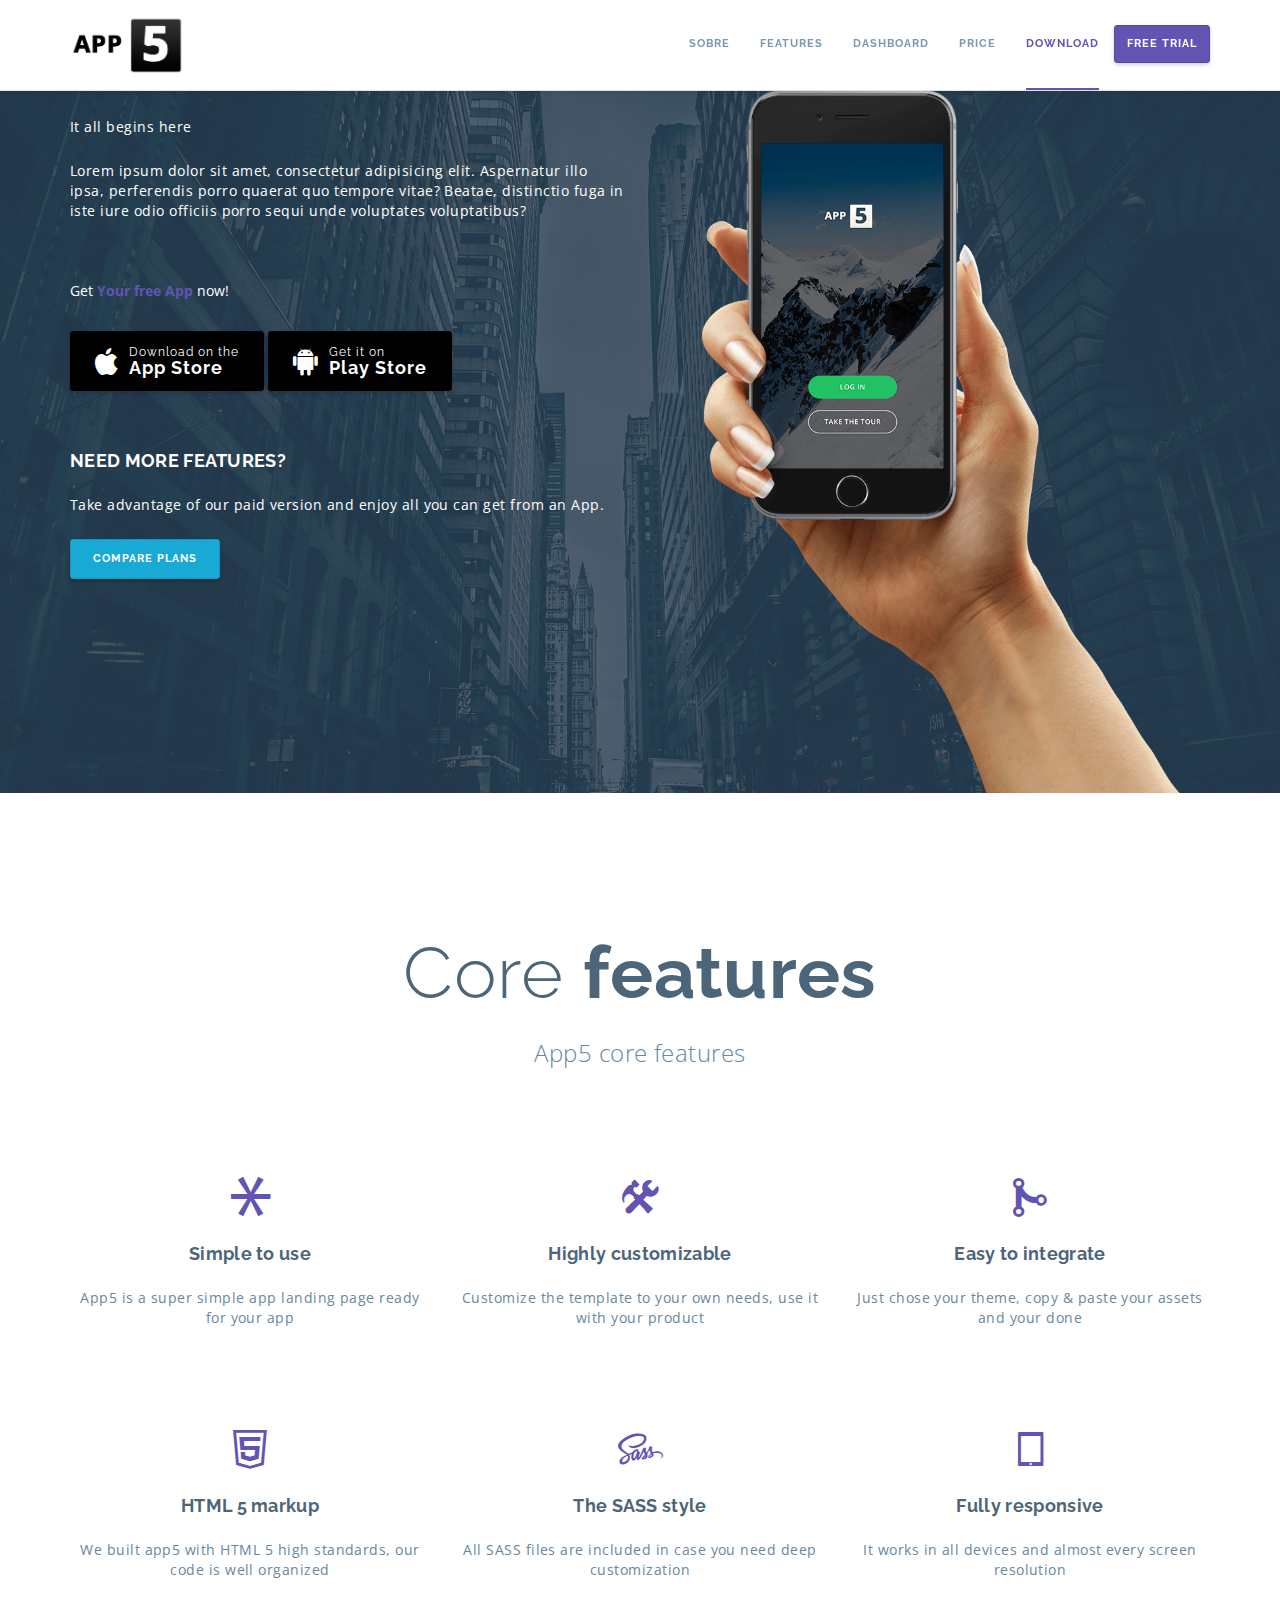
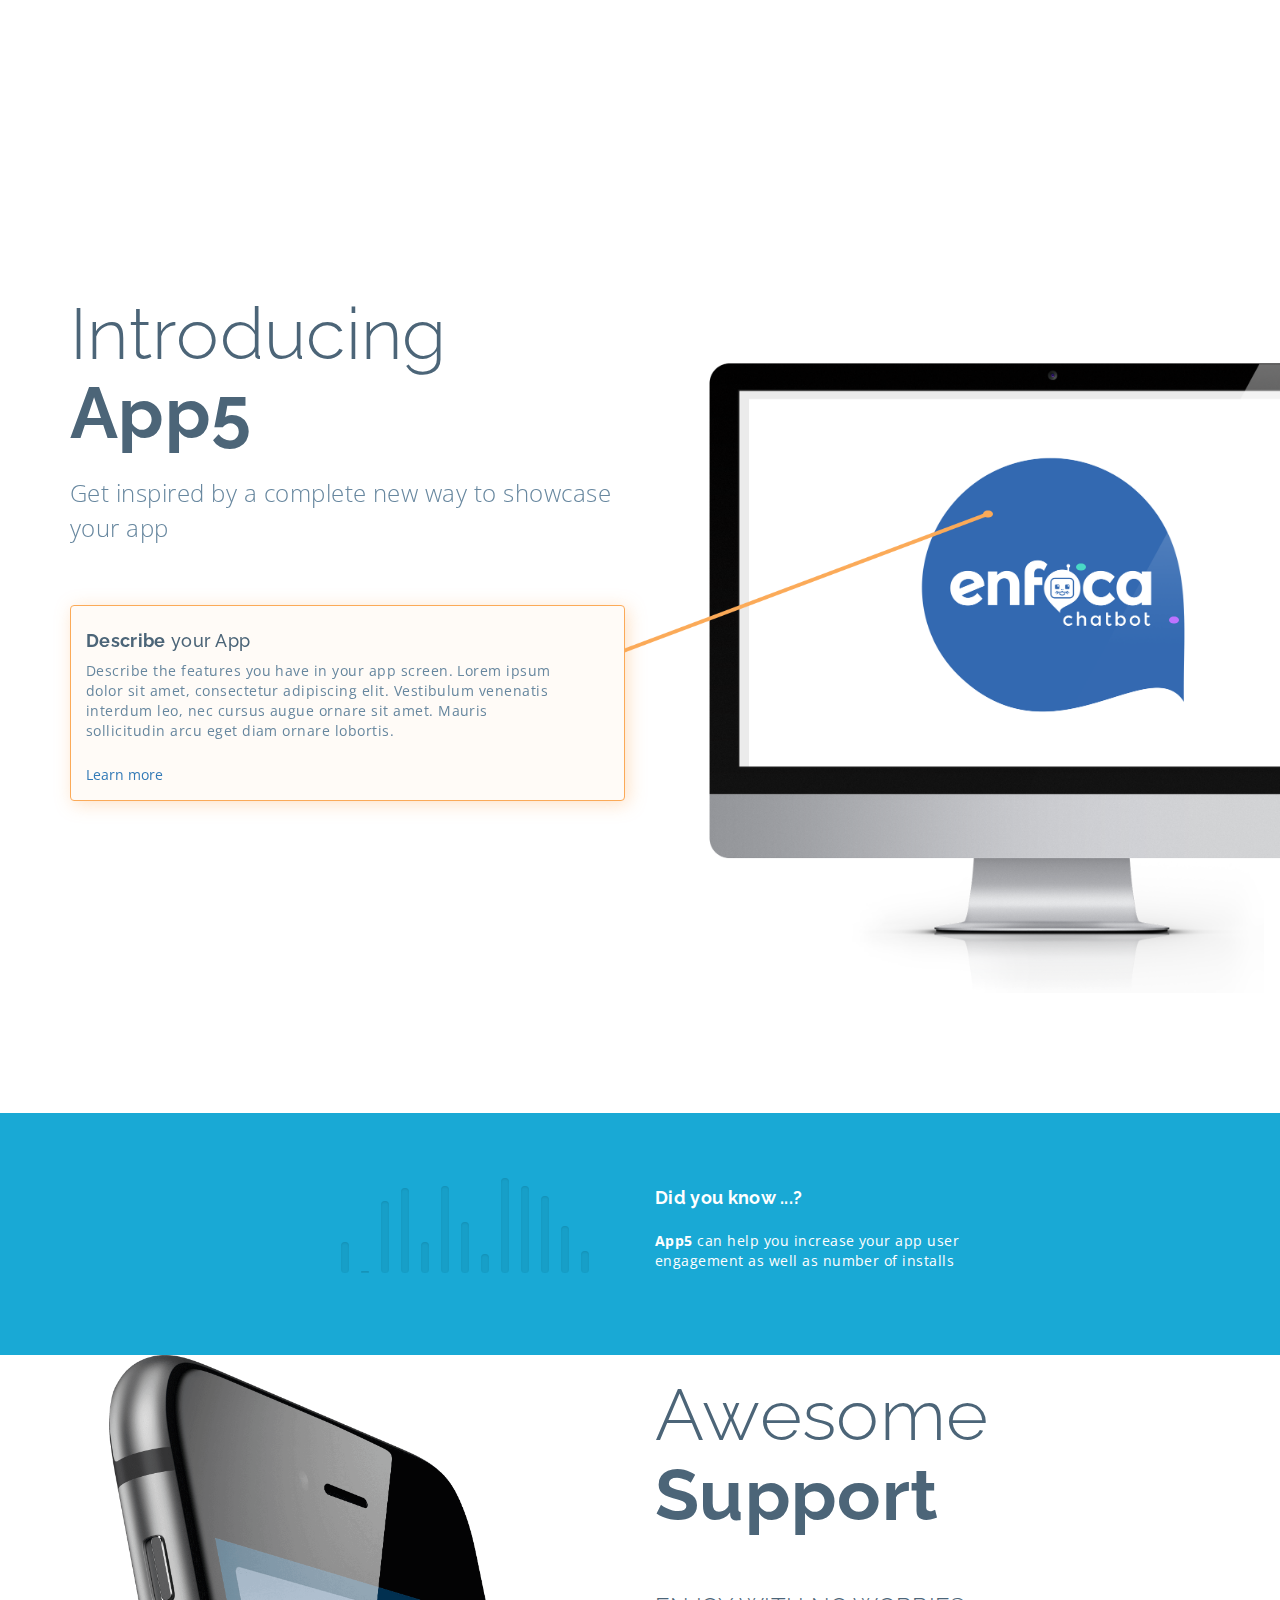
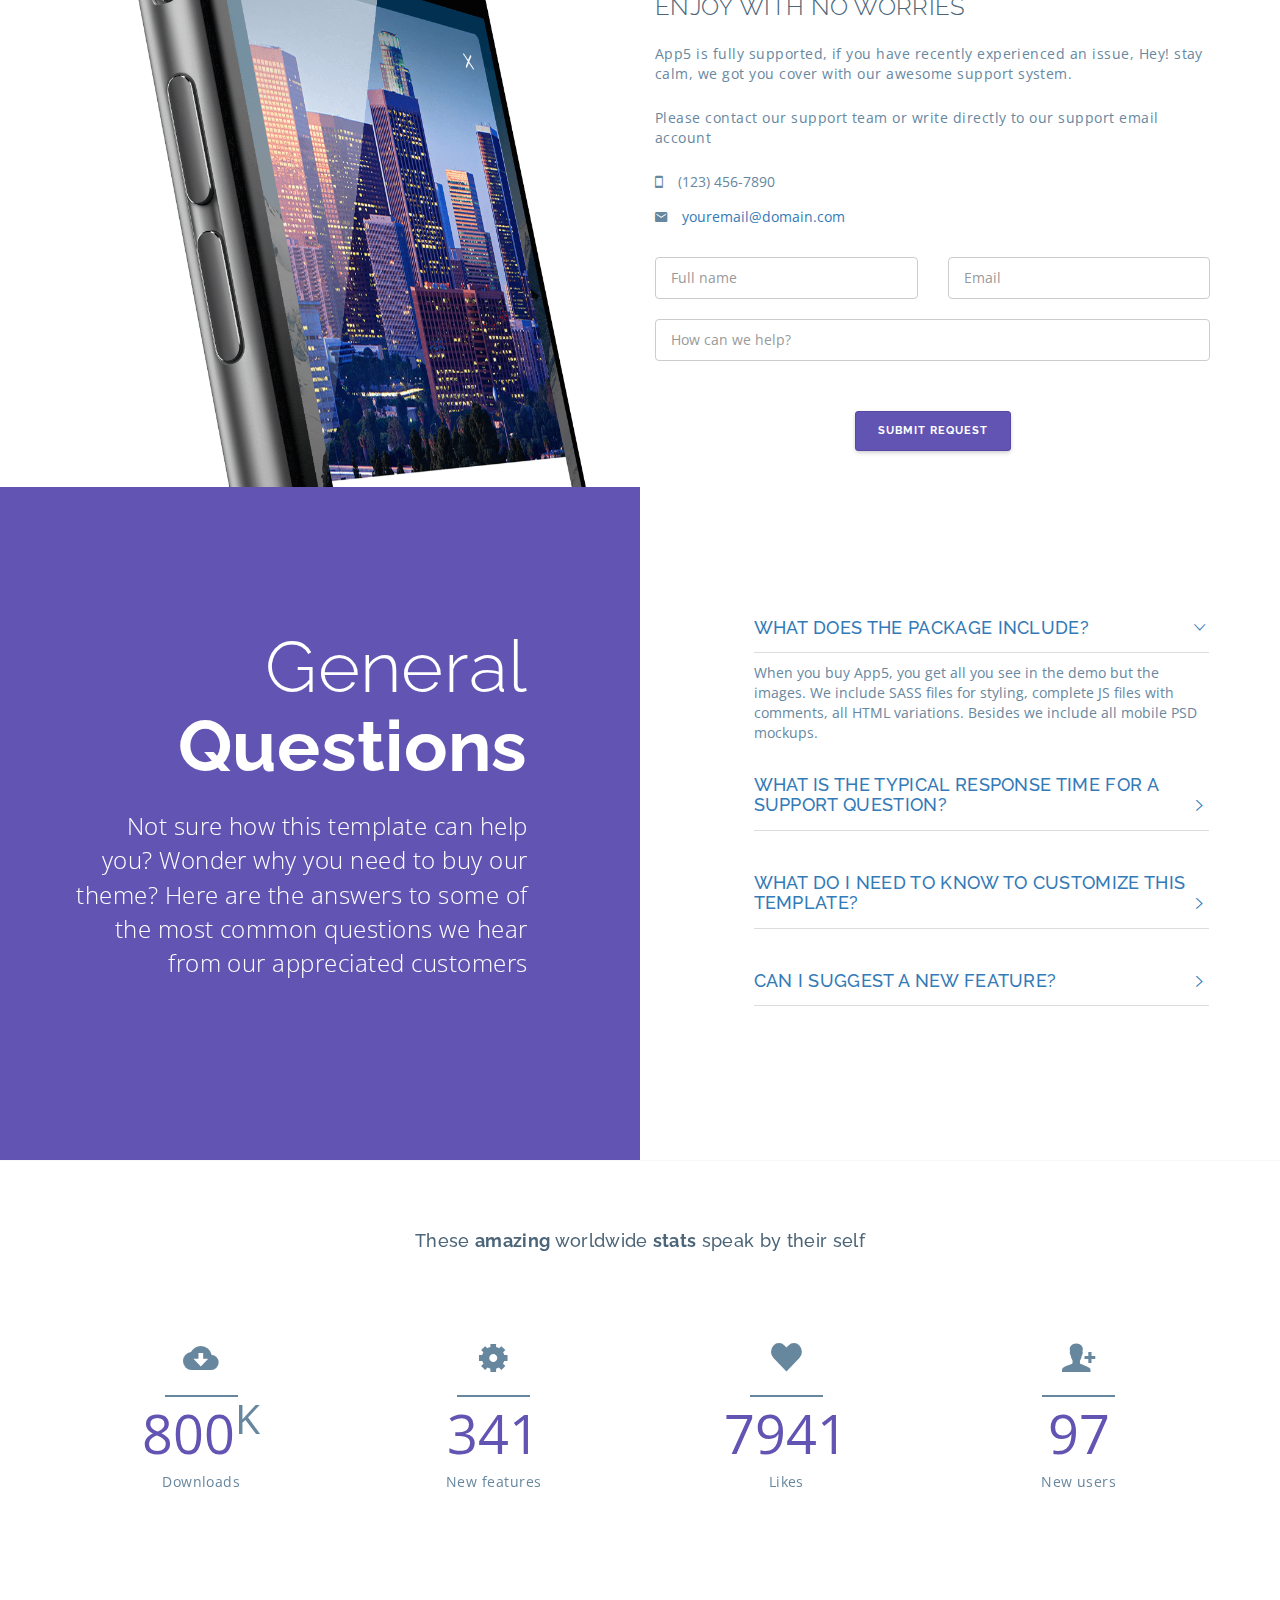
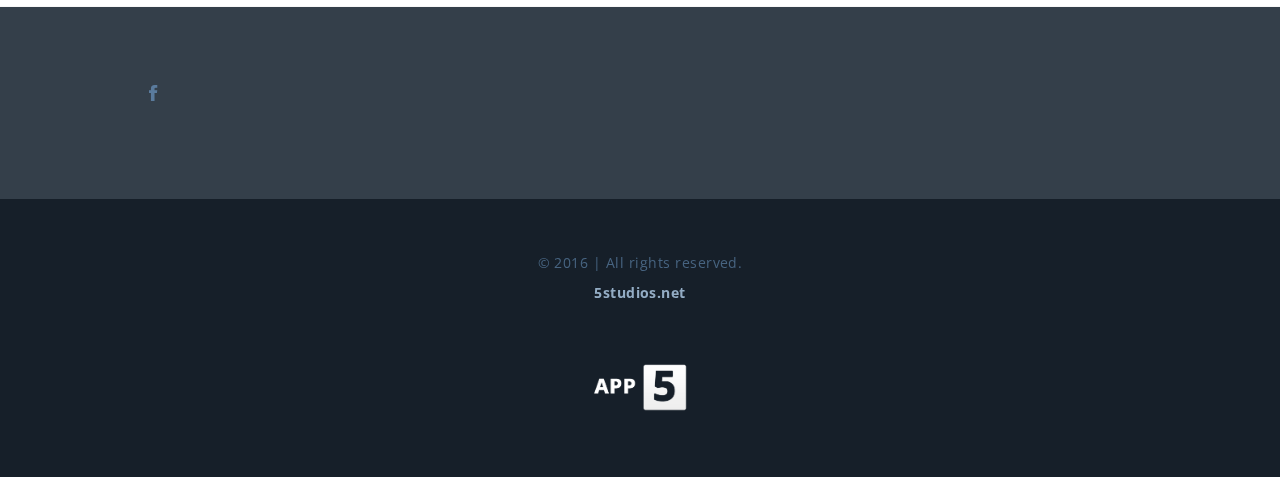
==== html/index-mactest.html @ 91644ee6 "imac replacing phone on keynotes" ====
<!DOCTYPE html>
<html class="no-js" lang="en">
<head>
    <meta charset="utf-8">
    <!--[if IE]><meta http-equiv="X-UA-Compatible" content="IE=edge" /><![endif]-->
    <title>App5 - HTML5 App Landing Page</title>
    <meta name="description" content="">
    <meta name="viewport" content="width=device-width, initial-scale=1">

    <!-- Place favicon.ico in the root directory -->
    <link rel="apple-touch-icon" href="apple-touch-icon.png">
    <link rel="icon" href="favicon.ico">
    <link href="https://fonts.googleapis.com/css?family=Raleway:100,300,400,700,800" rel="stylesheet">
    <link href="https://fonts.googleapis.com/css?family=Open+Sans:300,300i,400,700,800" rel="stylesheet">

    <link rel="stylesheet" href="css/animate.css">
    <link rel="stylesheet" href="css/bootstrap.css">
    <link rel="stylesheet" href="css/font-awesome.css">
    <link rel="stylesheet" href="css/ionicons.css">
    <link rel="stylesheet" href="css/nivo-lightbox.css">
    <link rel="stylesheet" href="css/odometer-theme-minimal.css">
    <link rel="stylesheet" href="css/owl.carousel.css">
    <link rel="stylesheet" href="css/owl.theme.css">
    <link rel="stylesheet" href="css/owl.transitions.css">
    <link rel="stylesheet" href="css/linearicons.css">
    <link rel="stylesheet" href="css/style.css">

    <!-- themes -->
    <link rel="stylesheet" href="css/themes/blue.css" title="blue" media="screen">
    <link rel="stylesheet" href="css/themes/carrot.css" title="carrot" media="screen">
    <link rel="stylesheet" href="css/themes/dark.css" title="dark" media="screen">
    <link rel="stylesheet" href="css/themes/default.css" title="default" media="screen">
    <link rel="stylesheet" href="css/themes/summer.css" title="summer" media="screen">
    <link rel="stylesheet" href="css/themes/sunset.css" title="sunset" media="screen">
    <link rel="stylesheet" href="css/themes/winter.css" title="winter" media="screen">
</head>
<body data-spy="scroll" data-target=".navbar-collapse" data-offset="90">
<!--[if lt IE 8]>
<p class="browserupgrade">You are using an <strong>outdated</strong> browser. Please <a href="http://browsehappy.com/">upgrade your browser</a> to improve your experience.</p>
<![endif]-->

<!-- < PRELOADER >..............
    ................................ -->
<div class="page-loader">
    <div class="overlay overlay-5 alpha-9">
        <div class="container">
            <div class="intro">
                <img class="logo" src="img/logo.png" alt="App5" />
                <span class="p-p"></span>
            </div>
            <p>&copy; 2016 | All rights reserved. <span class="new-line"><a href="http://5studios.net">5studios.net</a></span></p>
        </div>
    </div>
</div>

<!-- < NAVIGATION >.............
................................ -->
<nav class="navbar navbar-fixed-top main-navigation navbar-left" id="main-navigation">
    <div class="container">
        <div class="navbar-header">
            <button type="button" class="navbar-toggle" >
                <span class="icon-bar"></span>
                <span class="icon-bar"></span>
                <span class="icon-bar"></span>
            </button>
            <a href="#main-header" class="navbar-brand">
                <img class="logo" src="img/logo.png" alt="App5" />
                <img class="logo-light" src="img/logo-light.png" alt="App5" />
            </a>
        </div>

        <div id="navbar" class="navbar-collapse collapse">
            <a href="#main-header" class="sidebar-brand">
                <img class="logo" src="img/logo.png" alt="App5" />
            </a>

            <ul class="nav navbar-nav navbar-right">
                <li><a href="#keynotes"><i class="ion-android-done"></i>Sobre</a></li>
                <li><a href="#features"><i class="ion-android-options"></i>Features</a></li>
                <li><a href="#screenshots"><i class="ion-android-phone-portrait"></i>Dashboard</a></li>
                <li><a href="#pricing"><i class="ion-cash"></i>Price</a></li>
                <li><a href="#download"><i class="ion-android-download"></i>Download</a></li>
                <li class="has-button">
                    <button class="btn btn-accent navbar-btn" data-toggle="modal" data-target="#trial-request">Free trial</button>
                </li>
            </ul>
        </div>
    </div>
</nav>

<div class="page-wrapper">
    <!-- < MAIN CONTENT >...........
    ................................ -->
    <div class="content-wrapper">
        <!-- < HEADER >.................
    ................................ -->
        <header id="download" class="parallax">
            <div class="overlay overlay-5 alpha-8">
                <div class="container no-padding-b dark">
                    <div class="row">
                        <div class="col-md-6">
                            <h2><span class="bold">Download</span></h2>
                            <p class="subheading">It all begins here</p>

                            <p>Lorem ipsum dolor sit amet, consectetur adipisicing elit. Aspernatur illo ipsa, perferendis porro quaerat quo tempore vitae? Beatae, distinctio fuga in iste iure odio officiis porro sequi unde voluptates voluptatibus?</p>

                            <div class="area">
                                Get <span class="bold accent">Your free App</span> now!
                            </div>

                            <button class="btn btn-download">
                                <i class="ion-social-apple"></i>
                                <span>
                                    <span class="hidden-xs">Download on the</span>
                                    <b>App Store</b>
                                </span>
                            </button>
                            <button class="btn btn-download">
                                <i class="ion-social-android"></i>
                                <span>
                                    <span class="hidden-xs">Get it on</span>
                                    <b>Play Store</b>
                                </span>
                            </button>

                            <div class="area">
                                <h4 class="bold text-uppercase">Need more features?</h4>
                                <p>Take advantage of our paid version and enjoy all you can get from an App.</p>
                                <a href="pricing.html" target="_blank" class="btn btn-primary no-margin" data-scroll-reveal="bottom">Compare plans</a>
                            </div>
                        </div>
                        <div class="col-md-6">
                            <figure class="mockup mockup-download pull-right" data-animation="slideInUp">
                                <img src="img/mockup/download.png" alt="">
                            </figure>
                        </div>
                    </div>
                </div>
            </div>
        </header>

        <!-- < About >.................
        ................................ -->
        <section id="features">
            <div class="container">
                <div class="section-heading text-center">
                    <h2>Core <span class="bold">features</span></h2>
                    <p class="subheading">App5 core features</p>
                </div>
                <div class="row">
                    <div class="col-md-4 col-sm-6">
                        <div class="widget widget-icon-text widget-icon-top">
                            <figure class="widget-icon">
                                <i class="ion-asterisk"></i>
                            </figure>
                            <div class="widget-text">
                                <h4>Simple to use</h4>
                                <p>App5 is a super simple app landing page ready for your app</p>
                            </div>
                        </div>
                    </div>
                    <div class="col-md-4 col-sm-6">
                        <div class="widget widget-icon-text widget-icon-top">
                            <figure class="widget-icon">
                                <i class="ion-settings"></i>
                            </figure>
                            <div class="widget-text">
                                <h4>Highly customizable</h4>
                                <p>Customize the template to your own needs, use it with your product</p>
                            </div>
                        </div>
                    </div>
                    <div class="col-md-4 col-sm-6">
                        <div class="widget widget-icon-text widget-icon-top">
                            <figure class="widget-icon">
                                <i class="ion-merge"></i>
                            </figure>
                            <div class="widget-text">
                                <h4>Easy to integrate</h4>
                                <p>Just chose your theme, copy & paste your assets and your done</p>
                            </div>
                        </div>
                    </div>
                    <div class="col-md-4 col-sm-6">
                        <div class="widget widget-icon-text widget-icon-top">
                            <figure class="widget-icon">
                                <i class="ion-social-html5-outline"></i>
                            </figure>
                            <div class="widget-text">
                                <h4>HTML 5 markup</h4>
                                <p>We built app5 with HTML 5 high standards, our code is well organized</p>
                            </div>
                        </div>
                    </div>
                    <div class="col-md-4 col-sm-6">
                        <div class="widget widget-icon-text widget-icon-top">
                            <figure class="widget-icon">
                                <i class="ion-social-sass"></i>
                            </figure>
                            <div class="widget-text">
                                <h4>The SASS style</h4>
                                <p>All SASS files are included in case you need deep customization</p>
                            </div>
                        </div>
                    </div>
                    <div class="col-md-4 col-sm-6">
                        <div class="widget widget-icon-text widget-icon-top">
                            <figure class="widget-icon">
                                <i class="ion-ipad"></i>
                            </figure>
                            <div class="widget-text">
                                <h4>Fully responsive</h4>
                                <p>It works in all devices and almost every screen resolution</p>
                            </div>
                        </div>
                    </div>
                </div>
            </div>
        </section>

        <section id="keynotes">
            <div class="container">
                <div class="section-heading text-center hidden-md hidden-lg">
                    <h2>Introducing <span class="bold">App5</span></h2>
                    <p class="subheading">Get inspired by a complete new way to showcase your app</p>
                </div>
                <div class="row">
                    <div class="col-xs-12 col-md-6 col-md-push-6">
                        <figure class="mockup mockup-keynotes">
                            <img src="img/mockup/iMac-enfoca.png" alt="">
                        </figure>
                        <a href="#tab1" data-toggle="tab" class="pulse pulse-1 active"></a>
                        <a href="#tab2" data-toggle="tab" class="pulse pulse-2"></a>
                        <a href="#tab3" data-toggle="tab" class="pulse pulse-3"></a>
                    </div>
                    <div class="col-xs-12 col-md-6 col-md-pull-6">
                        <div class="section-heading hidden-sm hidden-xs">
                            <h2>Introducing <span class="bold">App5</span></h2>
                            <p class="subheading">Get inspired by a complete new way to showcase your app</p>
                        </div>

                        <div class="area">
                            <div class="tab-content">
                                <div class="tab-pane pane-1 active" id="tab1">
                                    <h4><span class="bold">Describe</span> your App</h4>
                                    <p>Describe the features you have in your app screen. Lorem ipsum dolor sit amet, consectetur adipiscing elit. Vestibulum venenatis interdum leo, nec cursus augue ornare sit amet. Mauris sollicitudin arcu eget diam ornare lobortis.</p>
                                    <a href="#about">Learn more</a>
                                </div>
                                <div class="tab-pane pane-2" id="tab2">
                                    <h4><span class="bold">Customize</span> colors & position</h4>
                                    <p>You can customize colors and position of panels. In vel lobortis tortor, non vulputate leo. Donec luctus est sit amet sollicitudin lacinia. Nulla lobortis sapien tortor, sed varius velit tempus ac. Duis iaculis commodo lobortis. Proin congue laoreet magna.</p>
                                    <a href="#about">Learn more</a>
                                </div>
                                <div class="tab-pane pane-3" id="tab3">
                                    <h4>Easy to <span class="bold">implement</span></h4>
                                    <p>Through CSS you can easily personalize and implement to your own needs. Maecenas rutrum viverra aliquet. Vestibulum a nulla turpis. Suspendisse venenatis mi nec tristique cursus. Ut at nisl efficitur lorem hendrerit euismod. Cras in quam hendrerit, viverra elit ut, sodales magna.</p>
                                    <ol>
                                        <li>Describe</li>
                                        <li>Customize</li>
                                        <li>Implement</li>
                                    </ol>
                                </div>
                            </div>
                        </div>
                    </div>
                </div>
            </div>
        </section>

        <section id="do-you">
            <div class="container half-padding dark">
                <div class="row">
                    <div class="col-sm-6">
                        <div class="stats">
                            <ul class="progress-bars" data-orientation="vertical" data-bars-count="13"></ul>
                        </div>
                    </div>
                    <div class="col-sm-6">
                        <h4 class="bold">Did you know ...?</h4>
                        <p><span class="bold">App5</span> can help you increase your app user engagement as well as number of installs</p>
                    </div>
                </div>
            </div>
        </section>

        <section id="support">
            <div class="container no-padding-t">
                <div class="row">
                    <div class="col-md-6">
                        <div class="mockup-wrapper mockup-top hidden-sm hidden-xs">
                            <figure class="mockup mockup-support">
                                <img src="img/mockup/support.png" alt="">
                            </figure>
                        </div>
                    </div>
                    <div class="col-md-6">
                        <h2>Awesome <span class="bold">Support</span></h2>

                        <div class="area">
                            <h4 class="subheading text-uppercase">Enjoy with no worries</h4>
                            <p>App5 is fully supported, if you have recently experienced an issue, Hey! stay calm, we got you cover with our awesome support system.</p>
                            <p>Please contact our support team or write directly to our support email account</p>
                            <ul class="list-unstyled list-icon">
                                <li>
                                    <i class="ion-android-phone-portrait"></i>
                                    <div>
                                        <span>(123) 456-7890</span>
                                    </div>
                                </li>
                                <li>
                                    <i class="ion-android-mail"></i>
                                    <div>
                                        <span><a href="mailto:youremail@domain.com">youremail@domain.com</a></span>
                                    </div>
                                </li>
                            </ul>
                            <form action="srv/support.php" method="post" class="form form-contact" name="help">
                                    <div class="row">
                                        <div class="col-xs-6">
                                            <input type="text" name="Support[fullName]" id="support_full_name" class="form-control" placeholder="Full name" required>
                                        </div>
                                        <div class="col-xs-6">
                                            <input type="email" name="Support[email]" id="support_email" class="form-control" placeholder="Email" required>
                                        </div>
                                        <div class="col-xs-12">
                                            <input type="text" name="Support[message]" id="support_message" class="form-control" placeholder="How can we help?" required>
                                        </div>
                                    </div>

                                    <button data-loading-text="Sending..." type="submit" class="btn btn-accent" data-scroll-reveal="bottom">Submit request</button>
                                </form>
                        </div>
                    </div>
                </div>
            </div>
        </section>

        <section id="faqs" class="split left">
            <div class="container">
                <div class="row">
                    <div class="col-sm-5">
                        <div class="section-heading text-right">
                            <h2>General <span class="bold">Questions</span></h2>
                            <p class="subheading">Not sure how this template can help you? Wonder why you need to buy our theme? Here are the answers to some of the most common questions we hear from our appreciated customers</p>
                        </div>
                    </div>
                    <div class="col-sm-5 col-sm-offset-2">
                        <ul class="faqs-container">
                            <li>
                                <h4>What does the package include?</h4>
                                <p>When you buy App5, you get all you see in the demo but the images. We include SASS files for styling, complete JS files with comments, all HTML variations. Besides we include all mobile PSD mockups.</p>
                            </li>
                            <li>
                                <h4>What is the typical response time for a support question?</h4>
                                <p>Since you report us a support question we try to make our best to find out what is going on, depending on the case it could take more or les time, however a standard time could be minutes or hours.</p>
                            </li>
                            <li>
                                <h4>What do I need to know to customize this template?</h4>
                                <p>Our documentation give you all you need to customize your copy. However you will need some basic web design knowledge (HTML, Javascript and CSS)</p>
                            </li>
                            <li>
                                <h4>Can I suggest a new feature?</h4>
                                <p>Definitely <span class="bold">Yes</span>, you can contact us to let us know your needs. If your suggestion represents any value to both we can include it as a part of the theme or you can request a custom build by an extra cost. Please note it could take some time in order for the feature to be implemented.</p>
                            </li>
                        </ul>
                    </div>
                </div>
            </div>
        </section>

        <section id="counters" class="parallax">
            <div class="overlay overlay-1 alpha-7">
                <div class="container half-padding text-center">
                    <h4>These <span class="bold">amazing</span> worldwide <span class="bold">stats</span> speak by their self</h4>

                    <div class="area">
                        <div class="row row-responsive text-center">
                            <div class="col-md-3">
                                <div class="counter">
                                    <i class="ion-android-download"></i>
                                    <span class="value">800</span><sup>K</sup>
                                    <p>Downloads</p>
                                </div>
                            </div>
                            <div class="col-md-3">
                                <div class="counter">
                                    <i class="ion-gear-b"></i>
                                    <span class="value">341</span>
                                    <p>New features</p>
                                </div>
                            </div>
                            <div class="col-md-3">
                                <div class="counter">
                                    <i class="ion-heart"></i>
                                    <span class="value">7941</span>
                                    <p>Likes</p>
                                </div>
                            </div>
                            <div class="col-md-3">
                                <div class="counter">
                                    <i class="ion-person-add"></i>
                                    <span class="value">97</span>
                                    <p>New users</p>
                                </div>
                            </div>
                        </div>
                    </div>
                </div>
            </div>
        </section>

<!--

        <section id="about">
            <div class="overlay overlay-3 alpha-9">
                <div class="container no-padding-t-b">
                    <div class="row">
                        <div class="col-sm-4">
                            <div class="widget widget-icon-text widget-icon-left">
                                <figure class="widget-icon">
                                    <i class="ion-flag"></i>
                                </figure>
                                <div class="widget-text">
                                    <h2>Ready</h2>
                                    <h4>Prepare your app</h4>
                                    <p>Lorem ipsum dolor sit amet, consectetur adipisicing elit. Aliquid at autem cumque doloremque enim et fugit hic incidunt itaque iure nemo</p>
                                </div>
                            </div>
                        </div>
                        <div class="col-sm-4">
                            <div class="widget widget-icon-text widget-icon-left">
                                <figure class="widget-icon">
                                    <i class="ion-code-working"></i>
                                </figure>
                                <div class="widget-text">
                                    <h2>Steady</h2>
                                    <h4>Get App5 template</h4>
                                    <p>Lorem ipsum dolor sit amet, consectetur adipisicing elit. Ad amet asperiores consectetur culpa, dolorum enim impedit labore</p>
                                </div>
                            </div>
                        </div>
                        <div class="col-sm-4">
                            <div class="widget widget-icon-text widget-icon-left">
                                <figure class="widget-icon">
                                    <i class="ion-ribbon-a"></i>
                                </figure>
                                <div class="widget-text">
                                    <h2>Go</h2>
                                    <h4>Grow your business</h4>
                                    <p>Lorem ipsum dolor sit amet, consectetur adipisicing elit. Autem deserunt dicta dolor dolores dolorum esse harum iure mollitia</p>
                                </div>
                            </div>
                        </div>
                    </div>
                </div>
            </div>
        </section>

        <section id="premium">
            <div class="container">
                <div class="section-heading text-center">
                    <h2><span class="bold">Premium</span> features</h2>
                    <p class="subheading">App5 unique features</p>
                </div>
                <div class="row">
                    <div class="col-md-4 features-left">
                        <div class="feature">
                            <h2>7</h2>
                            <span class="bold">Awesome themes</span>
                        </div>
                        <div class="feature">
                            <h2>300<sup>+</sup></h2>
                            <span class="bold">Premium icons</span>
                        </div>
                        <div class="feature">
                            <h2>Simple</h2>
                            <span class="bold">Simple app landing page</span>
                        </div>
                    </div>

                    <div class="col-md-4">
                        <figure class="mockup mockup-features" data-scroll-reveal="top">
                            <img src="img/mockup/features.png" alt="">
                        </figure>
                    </div>

                    <div class="col-md-4 features-right">
                        <div class="feature">
                            <h2>Modern</h2>
                            <span class="bold">Trendy & modern web design</span>
                        </div>
                        <div class="feature">
                            <h2>Style</h2>
                            <span class="bold">Carefully styled</span>
                        </div>
                        <div class="feature">
                            <h2>Easy</h2>
                            <span class="bold">Customizable</span>
                        </div>
                    </div>
                </div>
            </div>
        </section>

        <section id="partners" class="scroll-rtl">
            <div class="container light quarter-padding text-center">
                <h4>The best <span class="bold">technology partners</span> we can work with</h4>
                <div class="area row row-responsive">
                    <div class="col-md-2 col-xs-6"><figure class="partner-1"></figure></div>
                    <div class="col-md-2 col-xs-6"><figure class="partner-2"></figure></div>
                    <div class="col-md-2 col-xs-6"><figure class="partner-3"></figure></div>
                    <div class="col-md-2 col-xs-6"><figure class="partner-4"></figure></div>
                    <div class="col-md-2 col-xs-6"><figure class="partner-5"></figure></div>
                    <div class="col-md-2 col-xs-6"><figure class="partner-6"></figure></div>
                </div>
            </div>
        </section>

        <section id="wynwyg">
            <div class="container">
                <div class="row">
                    <div class="col-md-5">
                        <div class="mockup-wrapper mockup-top">
                            <figure class="mockup mockup-wynwyg-back">
                                <img src="img/mockup/wynwyg-back.png" alt="">
                            </figure>
                            <figure class="mockup mockup-wynwyg-front">
                                <img src="img/mockup/wynwyg-front.png" alt="">
                            </figure>
                        </div>
                    </div>
                    <div class="col-md-7">
                        <h2>You <span class="bold">need</span> this</h2>

                        <div class="area">
                            <h4 class="subheading text-uppercase">What you need</h4>
                            <p>A <span class="bold">cool way to showcase your app</span> so you can take a coffee. Lorem ipsum dolor sit amet, consectetur adipisicing elit. Adipisci cupiditate dolore dolorem.</p>

                            <h4 class="subheading text-uppercase">What you get</h4>
                            <p>A fully <span class="bold">customizable awesome template</span> to attract your customers. Lorem ipsum dolor sit amet, <span class="bold">consectetur adipisicing</span> elit. Ad adipisci dolorem ex harum in ipsa nam placeat</p>
                            <p class="bold">You get all these features</p>
                            <ol>
                                <li>Simple to use</li>
                                <li>Highly customizable</li>
                                <li>Easy to integrate</li>
                                <li>HTML 5 markup</li>
                                <li>SASS style</li>
                                <li>Fully responsive</li>
                            </ol>
                        </div>
                    </div>
                </div>
            </div>
        </section>

        <section id="video">
            <div class="overlay overlay-5 alpha-7">
                <div class="container dark">
                    <div class="row">
                        <div class="col-md-5 video-content">
                            <h2>Say it with <span class="bold">video</span></h2>
                            <p>Lorem ipsum dolor sit amet, consectetur adipisicing elit. Ad aliquam aperiam culpa cupiditate enim harum, illo ipsum maiores neque pariatur quia reiciendis similique sit, suscipit tenetur, veritatis vero. Nostrum, officia.</p>
                        </div>
                    </div>
                </div>
            </div>
        </section>

        <section id="screenshots" class="">
            <div class="screenshots-variations">
                <div class="container no-padding-b">
                    <div class="section-heading text-center">
                        <h2><span class="bold">Intuitive & clean</span> interface</h2>
                        <p class="subheading">Check out our screenshot variations</p>
                    </div>

                    <ul class="nav nav-tabs">
                        <li class="active"><a href="#sh1" data-toggle="tab">Variation 1</a></li>
                        <li><a href="#sh2" data-toggle="tab">Variation 2</a></li>
                    </ul>
                </div>

                <div class="tab-content">
                    <div class="tab-pane active" id="sh1">
                        <div class="screenshots carousel">
                            <div class="container-fluid no-padding-t">
                                <div class="slides" data-slides-count="12"></div>
                            </div>
                        </div>
                    </div>

                    <div class="tab-pane" id="sh2">
                        <div class="screenshots descriptive">
                            <div class="container no-padding-t">
                                <div class="owl-carousel slides vertical-screen">
                                    <div class="row">
                                        <div class="col-sm-6 col-md-5">
                                            <a href="img/screenshots/1.jpg" data-lightbox-gallery="g5"><img src="img/screenshots/1.jpg" alt=""></a>
                                        </div>
                                        <div class="col-sm-6 col-md-7">
                                            <div class="slides-description">
                                                <h4>Screenshot 1</h4>
                                                <p>Lorem ipsum dolor sit amet, consectetur adipisicing elit. Est fuga natus necessitatibus nisi quis? Asperiores aspernatur cupiditate, eos et illo impedit in iusto labore maxime porro quisquam, temporibus. Repellat, voluptatum.</p>
                                                <p>Lorem ipsum dolor sit amet, consectetur adipisicing elit. Accusamus aliquid amet, aperiam assumenda autem dicta dolore doloremque ea, eligendi esse laudantium minima quam quo rem similique sint veritatis vitae voluptates.</p>
                                                <ol>
                                                    <li>Feature 1</li>
                                                    <li>Feature 2</li>
                                                    <li>Freature 3</li>
                                                    <li>Feature 4</li>
                                                    <li>Freature 5</li>
                                                </ol>
                                            </div>
                                        </div>
                                    </div>
                                    <div class="row">
                                        <div class="col-sm-6 col-md-5">
                                            <a href="img/screenshots/2.jpg" data-lightbox-gallery="g5"><img src="img/screenshots/1.jpg" alt=""></a>
                                        </div>
                                        <div class="col-sm-6 col-md-7">
                                            <div class="slides-description">
                                                <h4>Screenshot 2</h4>
                                                <p>Lorem ipsum dolor sit amet, consectetur adipisicing elit. Est fuga natus necessitatibus nisi quis? Asperiores aspernatur cupiditate, eos et illo impedit in iusto labore maxime porro quisquam, temporibus. Repellat, voluptatum.</p>
                                                <p>Lorem ipsum dolor sit amet, consectetur adipisicing elit. Accusamus aliquid amet, aperiam assumenda autem dicta dolore doloremque ea, eligendi esse laudantium minima quam quo rem similique sint veritatis vitae voluptates.</p>
                                                <ol>
                                                    <li>Feature 1</li>
                                                    <li>Feature 2</li>
                                                    <li>Freature 3</li>
                                                    <li>Feature 4</li>
                                                    <li>Freature 5</li>
                                                </ol>
                                            </div>
                                        </div>
                                    </div>
                                    <div class="row">
                                        <div class="col-sm-6 col-md-5">
                                            <a href="img/screenshots/3.jpg" data-lightbox-gallery="g5"><img src="img/screenshots/1.jpg" alt=""></a>
                                        </div>
                                        <div class="col-sm-6 col-md-7">
                                            <div class="slides-description">
                                                <h4>Screenshot 3</h4>
                                                <p>Lorem ipsum dolor sit amet, consectetur adipisicing elit. Est fuga natus necessitatibus nisi quis? Asperiores aspernatur cupiditate, eos et illo impedit in iusto labore maxime porro quisquam, temporibus. Repellat, voluptatum.</p>
                                                <p>Lorem ipsum dolor sit amet, consectetur adipisicing elit. Accusamus aliquid amet, aperiam assumenda autem dicta dolore doloremque ea, eligendi esse laudantium minima quam quo rem similique sint veritatis vitae voluptates.</p>
                                                <ol>
                                                    <li>Feature 1</li>
                                                    <li>Feature 2</li>
                                                    <li>Freature 3</li>
                                                    <li>Feature 4</li>
                                                    <li>Freature 5</li>
                                                </ol>
                                            </div>
                                        </div>
                                    </div>
                                    <div class="row">
                                        <div class="col-sm-6 col-md-5">
                                            <a href="img/screenshots/4.jpg" data-lightbox-gallery="g5"><img src="img/screenshots/1.jpg" alt=""></a>
                                        </div>
                                        <div class="col-sm-6 col-md-7">
                                            <div class="slides-description">
                                                <h4>Screenshot 4</h4>
                                                <p>Lorem ipsum dolor sit amet, consectetur adipisicing elit. Est fuga natus necessitatibus nisi quis? Asperiores aspernatur cupiditate, eos et illo impedit in iusto labore maxime porro quisquam, temporibus. Repellat, voluptatum.</p>
                                                <p>Lorem ipsum dolor sit amet, consectetur adipisicing elit. Accusamus aliquid amet, aperiam assumenda autem dicta dolore doloremque ea, eligendi esse laudantium minima quam quo rem similique sint veritatis vitae voluptates.</p>
                                                <ol>
                                                    <li>Feature 1</li>
                                                    <li>Feature 2</li>
                                                    <li>Freature 3</li>
                                                    <li>Feature 4</li>
                                                    <li>Freature 5</li>
                                                </ol>
                                            </div>
                                        </div>
                                    </div>
                                    <div class="row">
                                        <div class="col-sm-6 col-md-5">
                                            <a href="img/screenshots/5.jpg" data-lightbox-gallery="g5"><img src="img/screenshots/1.jpg" alt=""></a>
                                        </div>
                                        <div class="col-sm-6 col-md-7">
                                            <div class="slides-description">
                                                <h4>Screenshot 5</h4>
                                                <p>Lorem ipsum dolor sit amet, consectetur adipisicing elit. Est fuga natus necessitatibus nisi quis? Asperiores aspernatur cupiditate, eos et illo impedit in iusto labore maxime porro quisquam, temporibus. Repellat, voluptatum.</p>
                                                <p>Lorem ipsum dolor sit amet, consectetur adipisicing elit. Accusamus aliquid amet, aperiam assumenda autem dicta dolore doloremque ea, eligendi esse laudantium minima quam quo rem similique sint veritatis vitae voluptates.</p>
                                                <ol>
                                                    <li>Feature 1</li>
                                                    <li>Feature 2</li>
                                                    <li>Freature 3</li>
                                                    <li>Feature 4</li>
                                                    <li>Freature 5</li>
                                                </ol>
                                            </div>
                                        </div>
                                    </div>
                                    <div class="row">
                                        <div class="col-sm-6 col-md-5">
                                            <a href="img/screenshots/6.jpg" data-lightbox-gallery="g5"><img src="img/screenshots/1.jpg" alt=""></a>
                                        </div>
                                        <div class="col-sm-6 col-md-7">
                                            <div class="slides-description">
                                                <h4>Screenshot 6</h4>
                                                <p>Lorem ipsum dolor sit amet, consectetur adipisicing elit. Est fuga natus necessitatibus nisi quis? Asperiores aspernatur cupiditate, eos et illo impedit in iusto labore maxime porro quisquam, temporibus. Repellat, voluptatum.</p>
                                                <p>Lorem ipsum dolor sit amet, consectetur adipisicing elit. Accusamus aliquid amet, aperiam assumenda autem dicta dolore doloremque ea, eligendi esse laudantium minima quam quo rem similique sint veritatis vitae voluptates.</p>
                                                <ol>
                                                    <li>Feature 1</li>
                                                    <li>Feature 2</li>
                                                    <li>Freature 3</li>
                                                    <li>Feature 4</li>
                                                    <li>Freature 5</li>
                                                </ol>
                                            </div>
                                        </div>
                                    </div>
                                </div>
                            </div>
                        </div>
                    </div>
                </div>
            </div>
        </section>

        <section id="testimonials" class="parallax">
            <div class="overlay overlay-4 alpha-9">
                <div class="container half-padding dark">
                    <div class="testimonials-wrapper">
                        <div class="slides">
                            <div class="row">
                                <figure class="col-sm-3 photo">
                                    <img src="img/clients/1.jpg" alt="">
                                </figure>
                                <div class="col-sm-9">
                                    <blockquote>
                                        <p>Lorem ipsum dolor sit amet, consectetur adipisicing elit. Alias aut consectetur dignissimos dolor doloribus earum excepturi incidunt itaque maiores molestias natus pariatur, quasi quis soluta unde vel veritatis? Eligendi, voluptatibus</p>
                                        <footer class="author">
                                            <cite class="bold">Jane Doe</cite>
                                            <figure class="company">
                                                <img src="img/section/testimonials/company-1.svg" alt="">
                                            </figure>
                                        </footer>
                                    </blockquote>
                                </div>
                            </div>
                            <div class="row">
                                <figure class="col-sm-3 photo">
                                    <img src="img/clients/2.jpg" alt="">
                                </figure>
                                <div class="col-sm-9">
                                    <blockquote>
                                        <p>Lorem ipsum dolor sit amet, consectetur adipisicing elit. Alias aut consectetur dignissimos dolor doloribus earum excepturi incidunt itaque maiores molestias natus pariatur, quasi quis soluta unde vel veritatis? Eligendi, voluptatibus</p>
                                        <footer class="author">
                                            <cite class="bold">John Doe</cite>
                                            <figure class="company">
                                                <img src="img/section/testimonials/company-2.svg" alt="">
                                            </figure>
                                        </footer>
                                    </blockquote>
                                </div>
                            </div>
                            <div class="row">
                                <figure class="col-sm-3 photo">
                                    <img src="img/clients/3.jpg" alt="">
                                </figure>
                                <div class="col-sm-9">
                                    <blockquote>
                                        <p>Lorem ipsum dolor sit amet, consectetur adipisicing elit. Alias aut consectetur dignissimos dolor doloribus earum excepturi incidunt itaque maiores molestias natus pariatur, quasi quis soluta unde vel veritatis? Eligendi, voluptatibus</p>
                                        <footer class="author">
                                            <cite class="bold">John Doe</cite>
                                            <figure class="company">
                                                <img src="img/section/testimonials/company-3.svg" alt="">
                                            </figure>
                                        </footer>
                                    </blockquote>
                                </div>
                            </div>
                        </div>
                    </div>
                </div>
            </div>
        </section>

        <section id="pricing">
            <div class="container">
                <div class="section-heading text-center">
                    <h2><span class="bold">Pricing</span> table</h2>
                    <p class="subheading">Choose your ideal plan & term</p>
                </div>

                <div class="row text-center">
                    <div class="col-sm-12">
                        <div class="btn-group pricing-table-basis" data-toggle="buttons">
                            <label class="btn btn-default active">
                                <input type="radio" name="pricing-value" value="monthly" checked>Monthly basis
                            </label>
                            <label class="btn btn-default">
                                <input type="radio" name="pricing-value" value="annual">Annual basis
                            </label>
                        </div>
                        <p>(Save up to 30% off on annual plans)</p>
                    </div>
                </div>

                <div class="pricing-variations">
                    <ul class="nav nav-tabs">
                        <li class="active"><a href="#pricing1" data-toggle="tab">Variation 1</a></li>
                        <li><a href="#pricing2" data-toggle="tab">Variation 2</a></li>
                        <li><a href="#pricing3" data-toggle="tab">Variation 3</a></li>
                        <li><a href="#pricing4" data-toggle="tab">Variation 4</a></li>
                    </ul>

                    <div class="tab-content">
                        <div class="tab-pane active" id="pricing1">
                            <div class="area row pricing-table pricing-table-summary text-center">
                                <div class="col-sm-4">
                                    <div class="pricing-plan">
                                        <h4 class="subheading">Basic plan</h4>
                                        <p>For individuals</p>
                                        <div class="pricing-details">
                                            <span class="pricing-price price-lg">
                                                <span class="price odometer" data-monthly-price="0" data-annual-price="0">0</span>
                                            </span>
                                            <p>Lorem ipsum dolor sit amet, consectetur adipisicing elit. Debitis deserunt, ex id labore maiores minima molestiae necessitatibus neque odit omnis provident.</p>
                                        </div>
                                        <button class="btn btn-default">Select</button>
                                    </div>
                                </div>
                                <div class="col-sm-4">
                                    <div class="pricing-plan best-value">
                                        <h4 class="subheading">Business plan</h4>
                                        <p class="accent bold italic">For small business</p>
                                        <div class="pricing-details">
                                            <div class="pricing-price price-lg">
                                                <span data-monthly-price="39" data-annual-price="19" class="price odometer">39</span>
                                            </div>
                                            <p>Lorem ipsum dolor sit amet, consectetur adipisicing elit. Debitis deserunt, ex id labore maiores minima molestiae necessitatibus neque odit omnis provident.</p>
                                        </div>
                                        <button class="btn btn-accent" data-animation="tada">Select</button>
                                    </div>
                                </div>
                                <div class="col-sm-4">
                                    <div class="pricing-plan">
                                        <h4 class="subheading">Enterprise plan</h4>
                                        <p>All you can get</p>
                                        <div class="pricing-details">
                                <span class="pricing-price price-lg">
                                    <span class="price odometer" data-monthly-price="99" data-annual-price="29">99</span>
                                </span>

                                            <p>Lorem ipsum dolor sit amet, consectetur adipisicing elit. Debitis deserunt, ex id labore maiores minima molestiae necessitatibus neque odit omnis provident.</p>
                                        </div>
                                        <button class="btn btn-default">Select</button>
                                    </div>
                                </div>
                            </div>
                        </div>
                        <div class="tab-pane" id="pricing2">
                            <div class="area row pricing-table pricing-table-features text-center">
                                <div class="col-sm-4">
                                    <div class="pricing-plan">
                                        <h3>Basic plan</h3>
                                        <p>For individuals</p>
                                        <div class="pricing-details">
                                            <span class="pricing-price price-lg">
                                                <span class="price odometer" data-monthly-price="0" data-annual-price="0">0</span>
                                            </span>
                                            <ul class="list list-unstyled list-features list-striped">
                                                <li><i class="ion-checkmark pricing-include"></i>Lorem ipsum dolor</li>
                                                <li><i class="ion-checkmark pricing-include"></i>Consectetur adipiscing</li>
                                                <li><i class="ion-checkmark pricing-include"></i>Duis nec blandit ante</li>
                                                <li class="inactive"><i class="ion-close pricing-exclude"></i>Mauris non mi sed tortor</li>
                                                <li class="inactive"><i class="ion-close pricing-exclude"></i>Nam eget velit</li>
                                                <li class="inactive"><i class="ion-close pricing-exclude"></i>Vivamus erat dolor</li>
                                            </ul>
                                        </div>
                                        <a href="#" class="btn btn-default">Select</a>
                                    </div>
                                </div>
                                <div class="col-sm-4">
                                    <div class="pricing-plan best-value">
                                        <h3>Business plan</h3>
                                        <p class="bold accent italic">For small business</p>
                                        <div class="pricing-details">
                                            <span class="pricing-price price-lg">
                                                <span class="price odometer" data-monthly-price="39" data-annual-price="19">39</span>
                                            </span>
                                            <ul class="list list-unstyled list-features list-striped">
                                                <li><i class="ion-checkmark pricing-include"></i>Lorem ipsum dolor</li>
                                                <li><i class="ion-checkmark pricing-include"></i>Consectetur adipiscing</li>
                                                <li><i class="ion-checkmark pricing-include"></i>Duis nec blandit ante</li>
                                                <li><i class="ion-checkmark pricing-include"></i>Mauris non mi sed tortor</li>
                                                <li class="inactive"><i class="ion-close pricing-exclude"></i>Nam eget velit</li>
                                                <li class="inactive"><i class="ion-close pricing-exclude"></i>Vivamus erat dolor</li>
                                            </ul>
                                        </div>
                                        <a href="#" class="btn btn-accent">Select</a>
                                    </div>
                                </div>
                                <div class="col-sm-4">
                                    <div class="pricing-plan">
                                        <h3>Enterprise plan</h3>
                                        <p>All you can get</p>
                                        <div class="pricing-details">
                                            <span class="pricing-price price-lg">
                                                <span class="price odometer" data-monthly-price="99" data-annual-price="29">99</span>
                                            </span>
                                            <ul class="list list-unstyled list-features list-striped">
                                                <li><i class="ion-checkmark pricing-include"></i>Lorem ipsum dolor</li>
                                                <li><i class="ion-checkmark pricing-include"></i>Consectetur adipiscing</li>
                                                <li><i class="ion-checkmark pricing-include"></i>Duis nec blandit ante</li>
                                                <li><i class="ion-checkmark pricing-include"></i>Mauris non mi sed tortor</li>
                                                <li><i class="ion-checkmark pricing-include"></i>Nam eget velit</li>
                                                <li>
                                                    <i class="ion-checkmark pricing-include"></i>
                                                    <a class="wicon" tabindex="0" role="button" data-toggle="popover" data-trigger="focus" data-placement="top" title="Describe this feature" data-content="And here's some amazing content. It's very engaging. Right?">
                                                        Vivamus erat dolor
                                                    </a>
                                                </li>
                                            </ul>
                                        </div>
                                        <a href="#" class="btn btn-default">Select</a>
                                    </div>
                                </div>
                            </div>
                        </div>
                        <div class="tab-pane" id="pricing3">
                            <div class="area row pricing-table pricing-table-colorful text-center">
                                <div class="col-sm-4">
                                    <div class="pricing-plan">
                                        <div class="pricing-header">
                                            <i class="icon lnr lnr-bicycle"></i>
                                            <h3>Basic plan</h3>
                                            <p>For individuals</p>
                                        </div>
                                        <div class="pricing-details">
                                            <span class="pricing-price price-lg">
                                                <span class="price odometer" data-monthly-price="0" data-annual-price="0">0</span>
                                            </span>
                                            <ul class="list list-unstyled list-features list-striped list-bordered">
                                                <li><i class="ion-checkmark pricing-include"></i>Lorem ipsum dolor</li>
                                                <li><i class="ion-checkmark pricing-include"></i>Consectetur adipiscing</li>
                                                <li><i class="ion-checkmark pricing-include"></i>Duis nec blandit ante</li>
                                                <li><i class="ion-checkmark pricing-include"></i>Mauris non mi sed tortor</li>
                                                <li><i class="ion-checkmark pricing-include"></i>Nam eget velit</li>
                                                <li>
                                                    <i class="ion-checkmark pricing-include"></i>
                                                    <a class="wicon" tabindex="0" role="button" data-toggle="popover" data-trigger="focus" data-placement="top" title="Describe this feature" data-content="And here's some amazing content. It's very engaging. Right?">
                                                        Vivamus erat dolor
                                                    </a>
                                                </li>
                                            </ul>

                                            <p>Lorem ipsum dolor sit amet, consectetur adipiscing elit. Nulla nec pellentesque ex. Morbi metus ante, congue non suscipit a, accumsan eget odio. Mauris consectetur blandit ante convallis ornare.</p>
                                            <a href="#" class="btn btn-default">Select</a>
                                        </div>
                                    </div>
                                </div>
                                <div class="col-sm-4">
                                    <div class="pricing-plan best-value">
                                        <div class="pricing-header">
                                            <i class="icon lnr lnr-car"></i>
                                            <h3>Business plan</h3>
                                            <p>For small business</p>
                                        </div>
                                        <div class="pricing-details">
                                            <span class="pricing-price price-lg">
                                                <span class="price odometer" data-monthly-price="39" data-annual-price="19">39</span>
                                            </span>
                                            <ul class="list list-unstyled list-features list-striped list-bordered">
                                                <li><i class="ion-checkmark pricing-include"></i>Lorem ipsum dolor</li>
                                                <li><i class="ion-checkmark pricing-include"></i>Consectetur adipiscing</li>
                                                <li><i class="ion-checkmark pricing-include"></i>Duis nec blandit ante</li>
                                                <li><i class="ion-checkmark pricing-include"></i>Mauris non mi sed tortor</li>
                                                <li><i class="ion-checkmark pricing-include"></i>Nam eget velit</li>
                                                <li>
                                                    <i class="ion-checkmark pricing-include"></i>
                                                    <a class="wicon" tabindex="0" role="button" data-toggle="popover" data-trigger="focus" data-placement="top" title="Describe this feature" data-content="And here's some amazing content. It's very engaging. Right?">
                                                        Vivamus erat dolor
                                                    </a>
                                                </li>
                                            </ul>

                                            <p>Lorem ipsum dolor sit amet, consectetur adipiscing elit. Nulla nec pellentesque ex. Morbi metus ante, congue non suscipit a, accumsan eget odio. Mauris consectetur blandit ante convallis ornare.</p>
                                            <a href="#" class="btn btn-accent">Select</a>
                                        </div>
                                    </div>
                                </div>
                                <div class="col-sm-4">
                                    <div class="pricing-plan">
                                        <div class="pricing-header">
                                            <i class="icon lnr lnr-rocket"></i>
                                            <h3>Enterprise plan</h3>
                                            <p>All you can get</p>
                                        </div>
                                        <div class="pricing-details">
                                            <span class="pricing-price price-lg">
                                                <span class="price odometer" data-monthly-price="99" data-annual-price="29">99</span>
                                            </span>
                                            <ul class="list list-unstyled list-features list-striped list-bordered">
                                                <li><i class="ion-checkmark pricing-include"></i>Lorem ipsum dolor</li>
                                                <li><i class="ion-checkmark pricing-include"></i>Consectetur adipiscing</li>
                                                <li><i class="ion-checkmark pricing-include"></i>Duis nec blandit ante</li>
                                                <li><i class="ion-checkmark pricing-include"></i>Mauris non mi sed tortor</li>
                                                <li><i class="ion-checkmark pricing-include"></i>Nam eget velit</li>
                                                <li>
                                                    <i class="ion-checkmark pricing-include"></i>
                                                    <a class="wicon" tabindex="0" role="button" data-toggle="popover" data-trigger="focus" data-placement="top" title="Describe this feature" data-content="And here's some amazing content. It's very engaging. Right?">
                                                        Vivamus erat dolor
                                                    </a>
                                                </li>
                                            </ul>

                                            <p>Lorem ipsum dolor sit amet, consectetur adipiscing elit. Nulla nec pellentesque ex. Morbi metus ante, congue non suscipit a, accumsan eget odio. Mauris consectetur blandit ante convallis ornare.</p>
                                            <a href="#" class="btn btn-default">Select</a>
                                        </div>
                                    </div>
                                </div>
                            </div>
                        </div>
                        <div class="tab-pane" id="pricing4">
                            <div class="area pricing-table pricing-table-table">
                                <div class="visible-xs-block">
                                    <div class="pricing-table-tabs btn-group" data-toggle="buttons">
                                        <label class="btn btn-accent">
                                            <input type="radio" name="pricing-plan" value="1"> Basic plan
                                        </label>
                                        <label class="btn btn-accent active">
                                            <input type="radio" name="pricing-plan" value="2" checked> Business plan
                                        </label>
                                        <label class="btn btn-accent">
                                            <input type="radio" name="pricing-plan" value="3"> Enterprise plan
                                        </label>
                                    </div>
                                </div>

                                <table class="table">
                                    <thead>
                                    <tr>
                                        <th>
                                            <span class="hidden">Plan features</span>
                                        </th>
                                        <th id="ph-1">
                                            <span class="heading pricing-title bold">Basic plan</span>
                                            <span>For individuals</span>
                                        </th>
                                        <th id="ph-2" class="visible-cell">
                                            <span class="heading pricing-title bold">Business plan</span>
                                            <span>For small business</span>
                                        </th>
                                        <th id="ph-3">
                                            <span class="heading pricing-title bold">Enterprise plan</span>
                                            <span>All you can get</span>
                                        </th>
                                    </tr>
                                    </thead>
                                    <tbody class="pricing-details">
                                    <tr>
                                        <th><span>Monthly price</span></th>
                                        <td headers="ph-1">
                                            <span class="pricing-price">
                                                <span class="price odometer" data-monthly-price="0" data-annual-price="0">0</span>
                                            </span>
                                        </td>
                                        <td headers="ph-2" class="visible-cell">
                                            <span class="pricing-price">
                                                <span class="price odometer" data-monthly-price="39" data-annual-price="19">39</span>
                                            </span>
                                        </td>
                                        <td headers="ph-3">
                                            <span class="pricing-price">
                                                <span class="price odometer" data-monthly-price="99" data-annual-price="29">99</span>
                                            </span>
                                        </td>
                                    </tr>
                                    </tbody>
                                    <tbody>
                                    <tr>
                                        <th colspan="4">
                                            <span class="pricing-title heading bold text-uppercase">Plan features</span>
                                        </th>
                                    </tr>
                                    </tbody>
                                    <tbody class="pricing-details">
                                    <tr>
                                        <th id="pc-1">Lorem ipsum dolor sit amet</th>
                                        <td headers="ph-1 pc-1">1</td>
                                        <td headers="ph-2 pc-1" class="visible-cell">5</td>
                                        <td headers="ph-3 pc-1">20</td>
                                    </tr>
                                    <tr>
                                        <th id="pc-2">Consectetur adipiscing elit</th>
                                        <td headers="ph-1 pc-2">100GB</td>
                                        <td headers="ph-2 pc-2" class="visible-cell">2TB</td>
                                        <td headers="ph-3 pc-2">Unlimited</td>
                                    </tr>
                                    <tr>
                                        <th id="pc-3">Duis nec blandit ante, nec fringilla neque</th>
                                        <td headers="ph-1 pc-3">None</td>
                                        <td headers="ph-2 pc-3" class="visible-cell">None</td>
                                        <td headers="ph-3 pc-3">Unlimited</td>
                                    </tr>
                                    <tr>
                                        <th id="pc-4">
                                            <a class="wicon" tabindex="0" role="button" data-toggle="popover" data-trigger="focus" data-placement="top" title="Describe this feature" data-content="And here's some amazing content. It's very engaging. Right?">
                                                Mauris non mi sed tortor euismod scelerisque
                                            </a>
                                        </th>
                                        <td headers="ph-1 pc-4">Limited</td>
                                        <td headers="ph-2 pc-4" class="visible-cell">Limited</td>
                                        <td headers="ph-3 pc-4">Unlimited</td>
                                    </tr>
                                    <tr>
                                        <th id="pc-5">Nam eget velit scelerisque</th>
                                        <td headers="ph-1 pc-5">-</td>
                                        <td headers="ph-2 pc-5" class="visible-cell"><i class="ion-checkmark pricing-include"></i></td>
                                        <td headers="ph-3 pc-5"><i class="ion-checkmark pricing-include"></i></td>
                                    </tr>
                                    <tr>
                                        <th id="pc-6">Pulvinar tellus ut, convallis neque</th>
                                        <td headers="ph-1 pc-6">-</td>
                                        <td headers="ph-2 pc-6" class="visible-cell"><i class="ion-checkmark pricing-include"></i></td>
                                        <td headers="ph-3 pc-6"><i class="ion-checkmark pricing-include"></i></td>
                                    </tr>
                                    <tr>
                                        <th id="pc-7">Vivamus erat dolor</th>
                                        <td headers="ph-1 pc-7">-</td>
                                        <td headers="ph-2 pc-7" class="visible-cell">-</td>
                                        <td headers="ph-3 pc-7"><i class="ion-checkmark pricing-include"></i></td>
                                    </tr>
                                    <tr>
                                        <th id="pc-8">Posuere a turpis at, interdum ultrices risus</th>
                                        <td headers="ph-1 pc-8">-</td>
                                        <td headers="ph-2 pc-8" class="visible-cell">-</td>
                                        <td headers="ph-3 pc-8"><i class="ion-checkmark pricing-include"></i></td>
                                    </tr>
                                    </tbody>
                                    <tfoot>
                                    <tr>
                                        <td colspan="4">
                                            <p class="pricing-disclaimer">
                                                All our prices are in US Dollar
                                            </p>
                                        </td>
                                    </tr>
                                    </tfoot>
                                </table>
                            </div>
                        </div>
                    </div>
                </div>
            </div>
        </section>

        

        <section id="trial">
            <div class="container">
                <div class="section-heading text-center">
                    <h2>Already <span class="bold">impressed?</span></h2>
                </div>
                <div class="row">
                    <div class="col-md-7 col-xs-12">
                        <figure class="mockup mockup-trial" data-scroll-reveal="top">
                            <img src="img/mockup/trial/trial.png" alt="">
                        </figure>
                    </div>
                    <div class="col-md-5 col-xs-12">
                        <div class="area">
                            <h4 class="subheading text-uppercase">Start your free trial today</h4>
                            <p>Lorem ipsum dolor sit amet, consectetur adipisicing elit. Ab, consequatur dignissimos esse illo in non odit porro quaerat quisquam temporibus.</p>
                            <form class="form form-trial" name="form-trial" novalidate>
                                <input type="email" name="TrialForm[email]" class="form-control" placeholder="Your valid email address" required>
                                <button type="button" class="btn btn-primary" data-toggle="modal" data-target="#trial-request" data-scroll-reveal="bottom">Start your free trial</button>
                            </form>
                        </div>
                    </div>
                </div>
            </div>
        </section>
-->
        <footer id="site-footer" class="site-footer section parallax">

            <div class="footer-middle text-center">
                <div class="container">
                    <div class="row row-responsive">
                        <div class="col-xs-4 col-sm-2 "><a href="https://www.facebook.com/GoEnfoca"><i class="ion-social-facebook"></i></a></div>
                    </div>
                </div>
            </div>

            <div class="footer-bottom text-center">
                <div class="container">
                    <p>&copy; 2016 | All rights reserved. <span class="new-line"><a href="http://5studios.net">5studios.net</a></span></p>
                    <a href="#main-header" class="scrollto">
                        <img class="logo" src="img/logo.png" alt="App5" />
                    </a>
                </div>
            </div>
        </footer>
    </div>
</div>

<!-- MODAL -->
<div class="modal fade" id="trial-request" tabindex="-1">
    <div class="modal-dialog" role="document">
        <div class="modal-content">
            <div class="modal-header">
                <button type="button" class="close" data-dismiss="modal" aria-label="Close"><span aria-hidden="true">&times;</span></button>
                <h4 class="modal-title" id="myModalLabel">Start your free trial</h4>
            </div>
            <div class="modal-body">
                <form id="form-trial" action="srv/trial-request.php" method="post" class="form form-trial" name="form-trial">
                    <div class="row">
                        <div class="col-sm-12">
                            <input type="email" name="TrialForm[email]" id="trial_email" class="form-control" placeholder="Valid email" required>
                        </div>
                        <div class="col-sm-6">
                            <input type="text" name="TrialForm[firstName]" id="trial_first_name" class="form-control" placeholder="First name" required>
                        </div>
                        <div class="col-sm-6">
                            <input type="text" name="TrialForm[lastName]" id="trial_last_name" class="form-control" placeholder="Last name" required>
                        </div>
                        <div class="col-sm-6">
                            <input type="text" name="TrialForm[company]" id="trial_company" class="form-control" placeholder="Company name" required>
                        </div>
                        <div class="col-sm-6">
                            <input type="text" name="TrialForm[phone]" id="trial_phone" class="form-control" placeholder="Phone number" required>
                        </div>
                    </div>

                    <div class="checkbox">
                        <input type="checkbox" name="TrialForm[accept]" id="trial_accept">
                        <label for="trial_accept" class="control-label">I have read and accept terms and conditions</label>
                    </div>

                    <p><span class="bold">Note.</span> Lorem ipsum dolor sit amet, consectetur adipisicing elit. Accusantium aliquid iure magnam, minima placeat possimus provident quaerat repellat. Earum excepturi harum id omnis recusandae reprehenderit repudiandae sequi! Error, necessitatibus recusandae.</p>
                </form>
            </div>
            <div class="modal-footer">
                <button type="button" class="btn btn-accent modal-submit" data-target="#form-trial">Send Request</button>
            </div>
        </div>
    </div>
</div>

<script src="js/jquery.min.js"></script>
<script src="js/bootstrap.min.js"></script>
<script src="js/jquery.counterup.min.js"></script>
<script src="js/jquery.easing.min.js"></script>
<script src="js/jquery.particleground.min.js"></script>
<script src="js/jquery.validate.min.js"></script>
<script src="js/jquery.vide.min.js"></script>
<script src="js/jquery.waypoints.min.js"></script>
<script src="js/modernizr-2.8.3.min.js"></script>
<script src="js/nivo-lightbox.min.js"></script>
<script src="js/odometer.min.js"></script>
<script src="js/owl.carousel.min.js"></script>
<script src="js/pace.min.js"></script>
<script src="js/particles.min.js"></script>
<script src="js/scrollreveal.min.js"></script>
<script src="js/plugins/jquery.animatebar.min.js"></script>
<script src="js/plugins/jquery.videoplayer.min.js"></script>
<script src="js/main.js"></script>
</body>
</html>
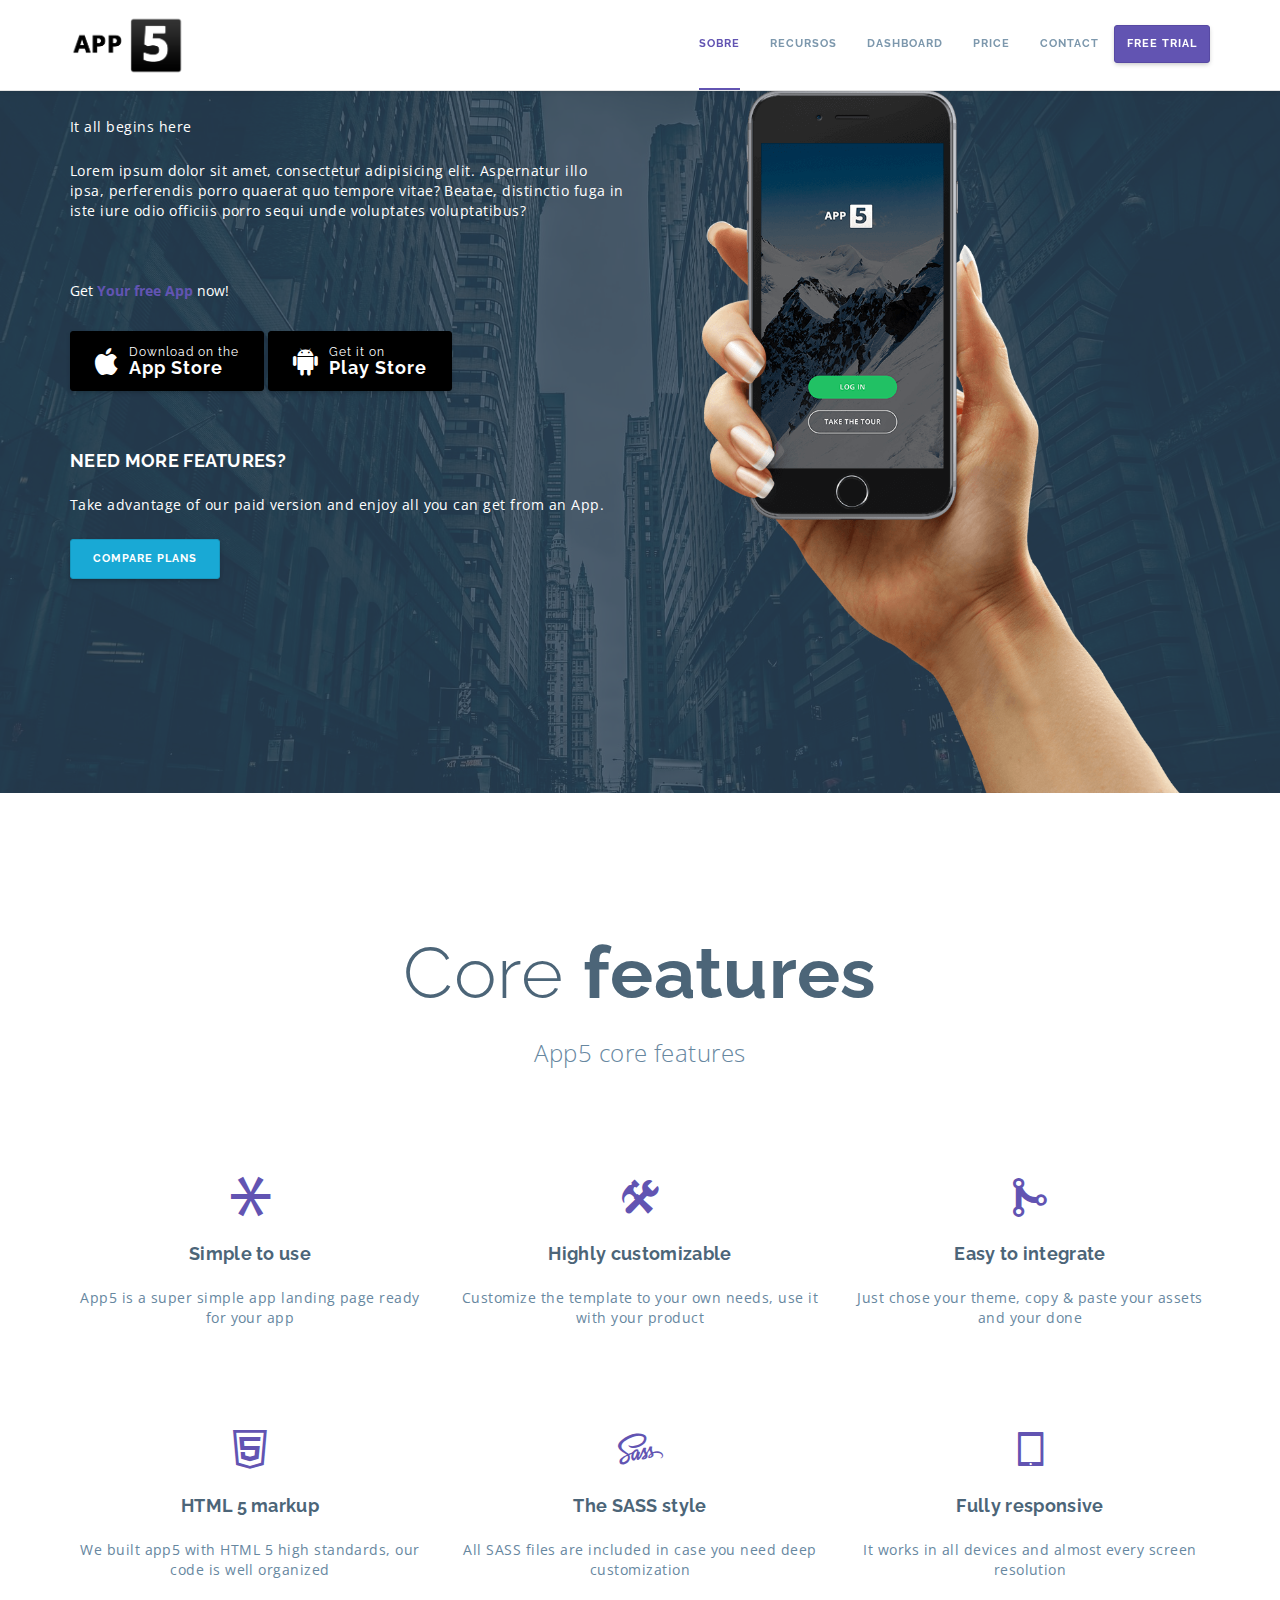
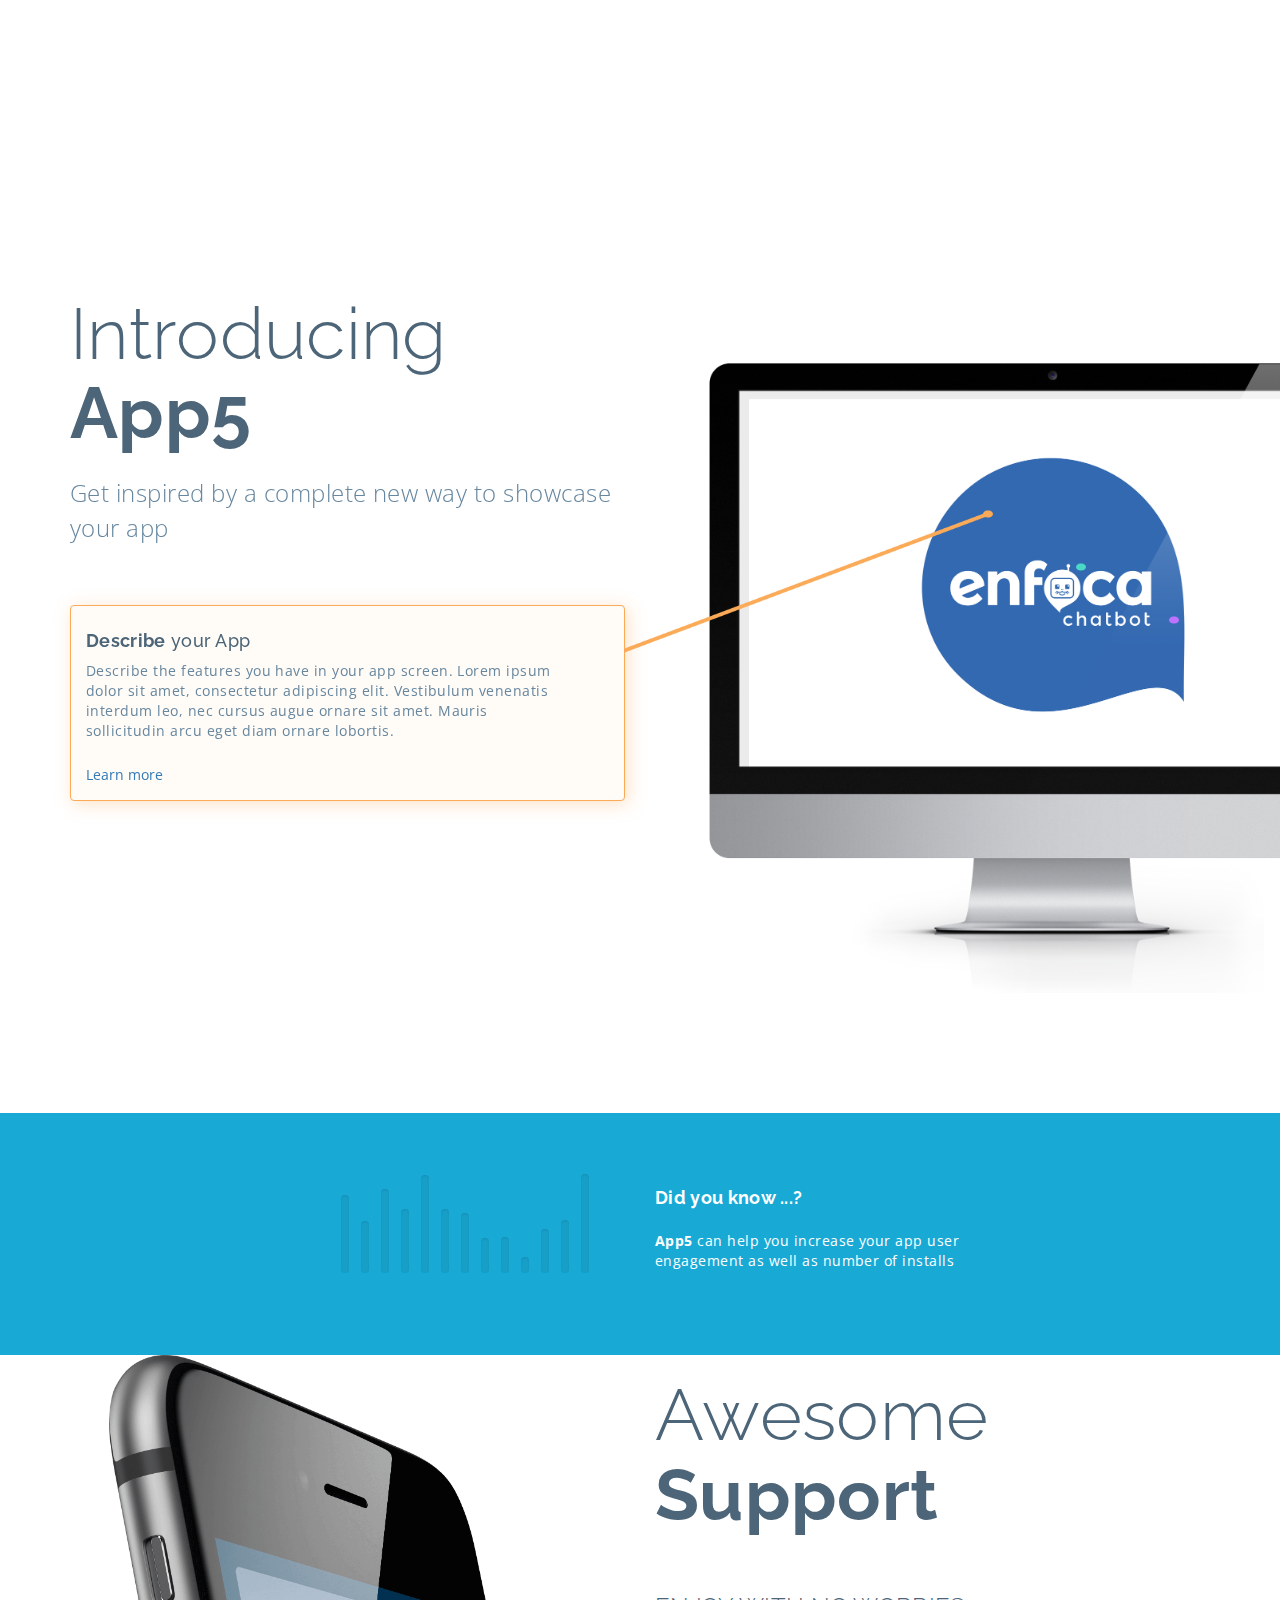
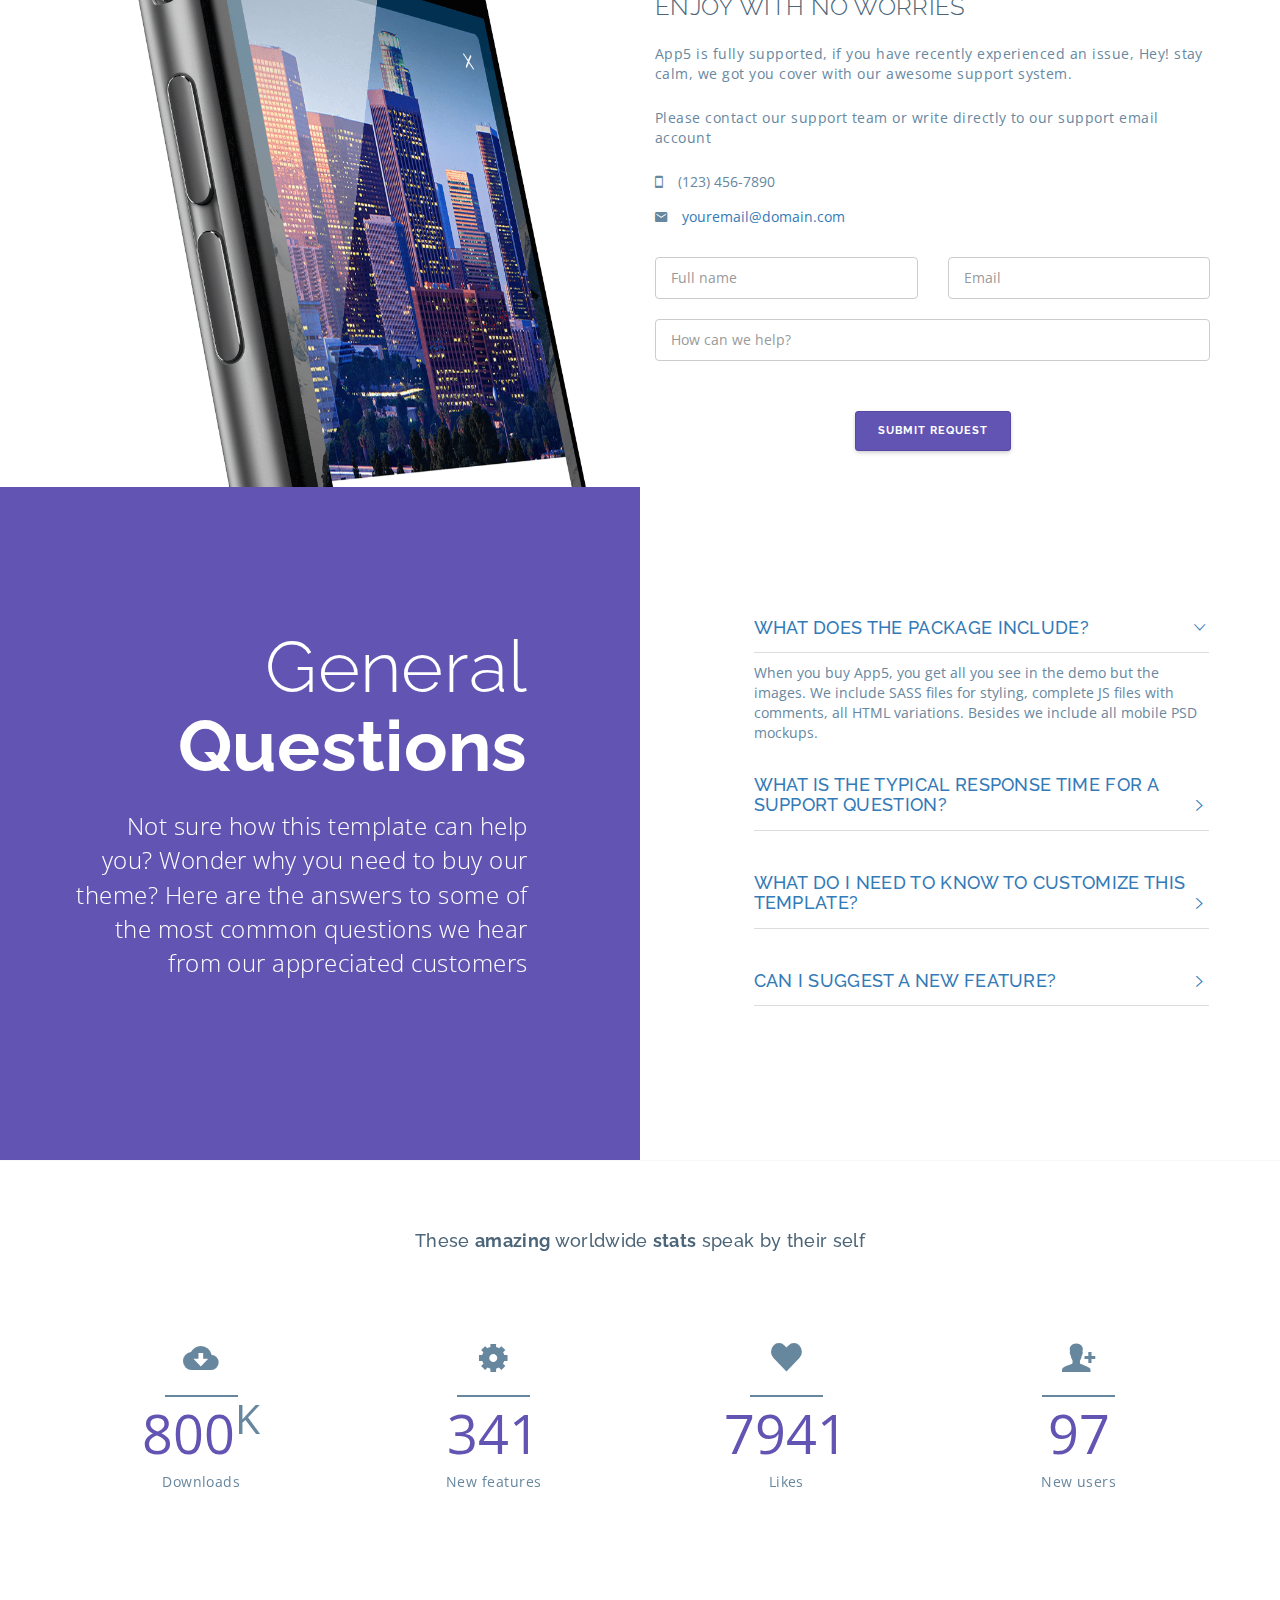
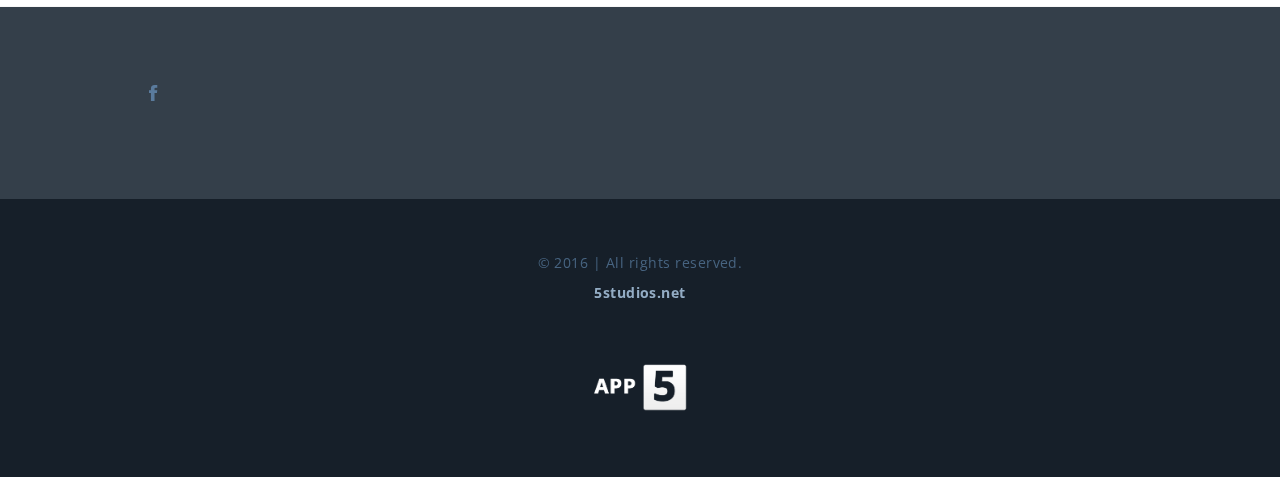
==== commit fd4853d0: "changed the order of items in navbar" ====
--- a/html/index-mactest.html
+++ b/html/index-mactest.html
@@ -75,11 +75,11 @@
             </a>
 
             <ul class="nav navbar-nav navbar-right">
-                <li><a href="#keynotes"><i class="ion-android-done"></i>Sobre</a></li>
-                <li><a href="#features"><i class="ion-android-options"></i>Features</a></li>
-                <li><a href="#screenshots"><i class="ion-android-phone-portrait"></i>Dashboard</a></li>
-                <li><a href="#pricing"><i class="ion-cash"></i>Price</a></li>
-                <li><a href="#download"><i class="ion-android-download"></i>Download</a></li>
+                <li><a href="#download"><i class="ion-android-done"></i>Sobre</a></li>
+                <li><a href="#features"><i class="ion-android-options"></i>Recursos</a></li>
+                <li><a href="#keynotes"><i class="ion-android-phone-portrait"></i>Dashboard</a></li>
+                <li><a href="#faqs"><i class="ion-cash"></i>Price</a></li>
+                <li><a href="#support"><i class="ion-android-download"></i>Contact</a></li>
                 <li class="has-button">
                     <button class="btn btn-accent navbar-btn" data-toggle="modal" data-target="#trial-request">Free trial</button>
                 </li>
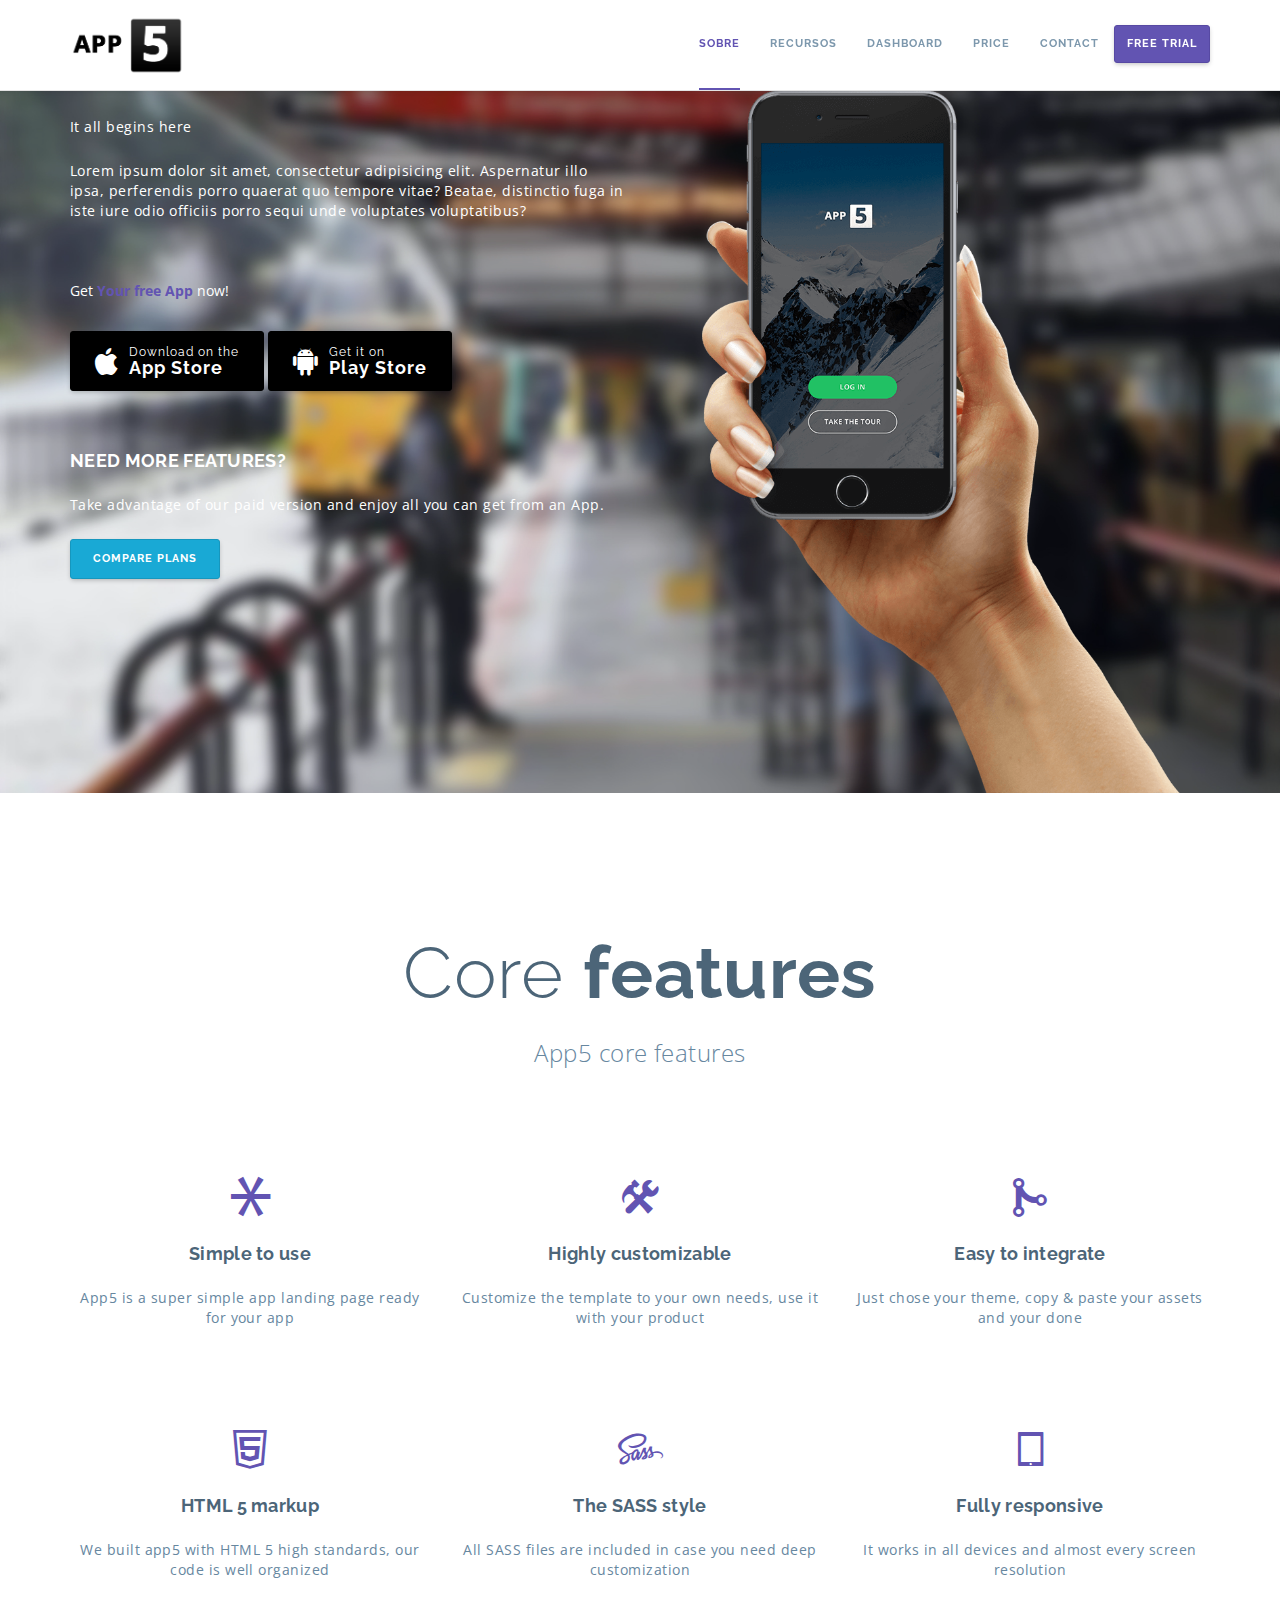
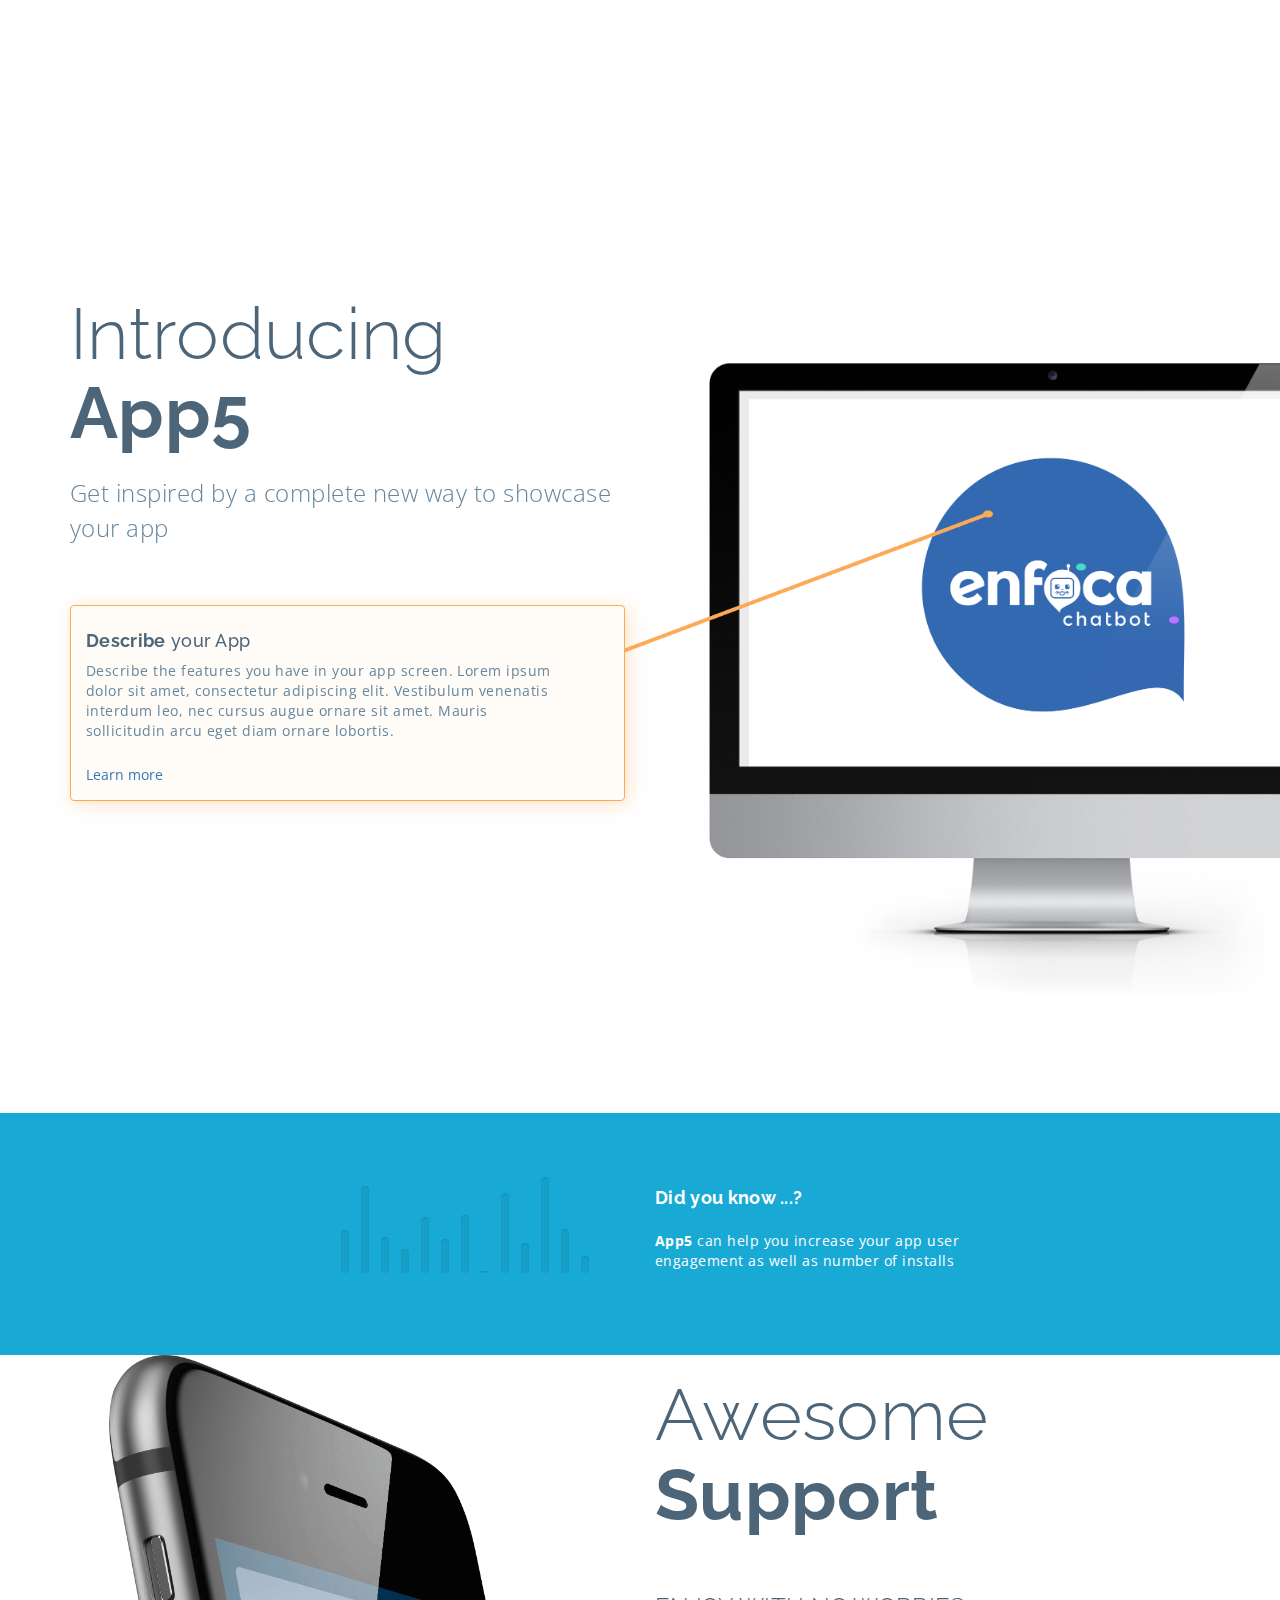
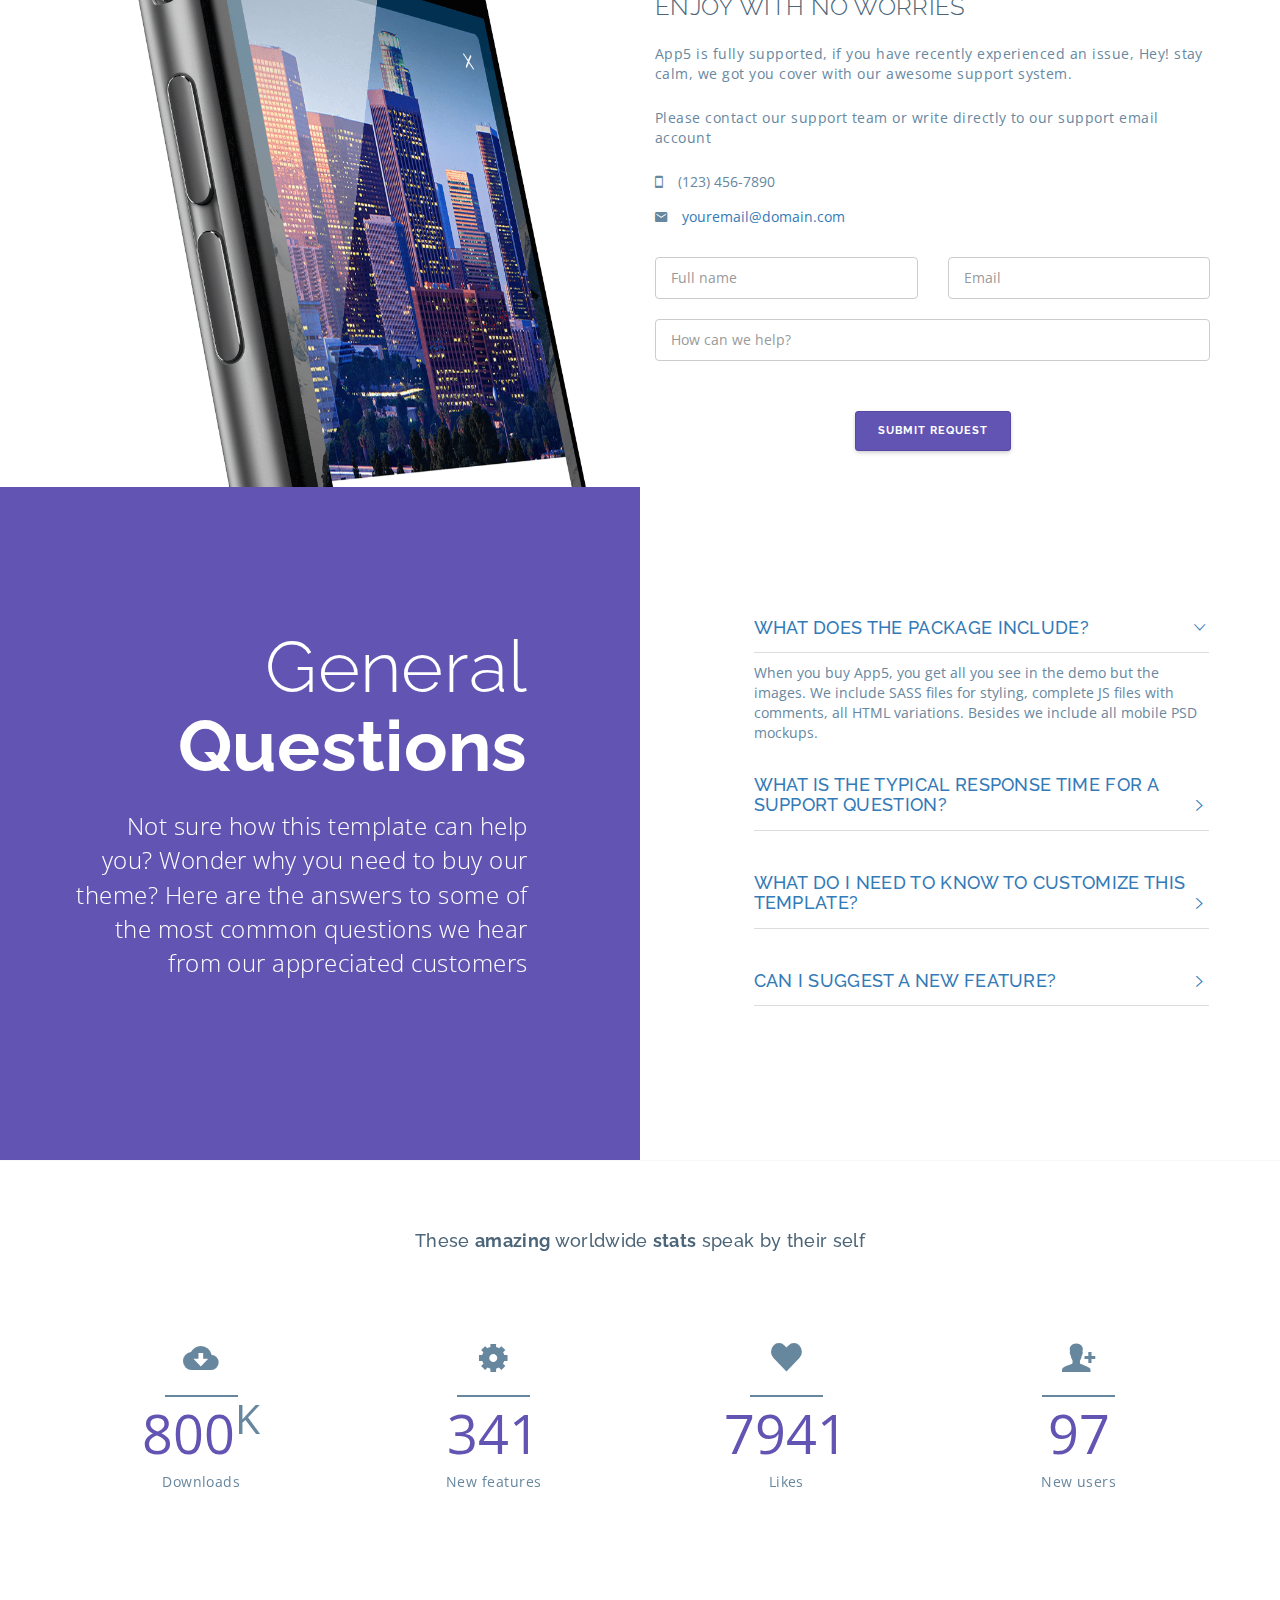
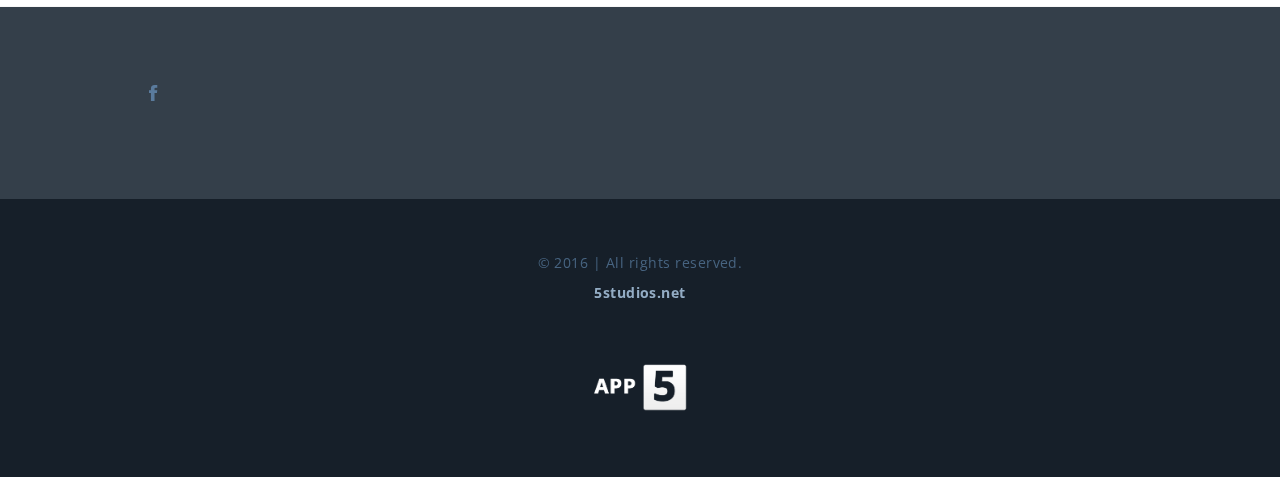
==== commit a33d688e: "change download-bg image" ====
--- a/html/index-mactest.html
+++ b/html/index-mactest.html
@@ -95,7 +95,7 @@
         <!-- < HEADER >.................
     ................................ -->
         <header id="download" class="parallax">
-            <div class="overlay overlay-5 alpha-8">
+            <div class="overlay overlay-5 alpha-1">
                 <div class="container no-padding-b dark">
                     <div class="row">
                         <div class="col-md-6">
